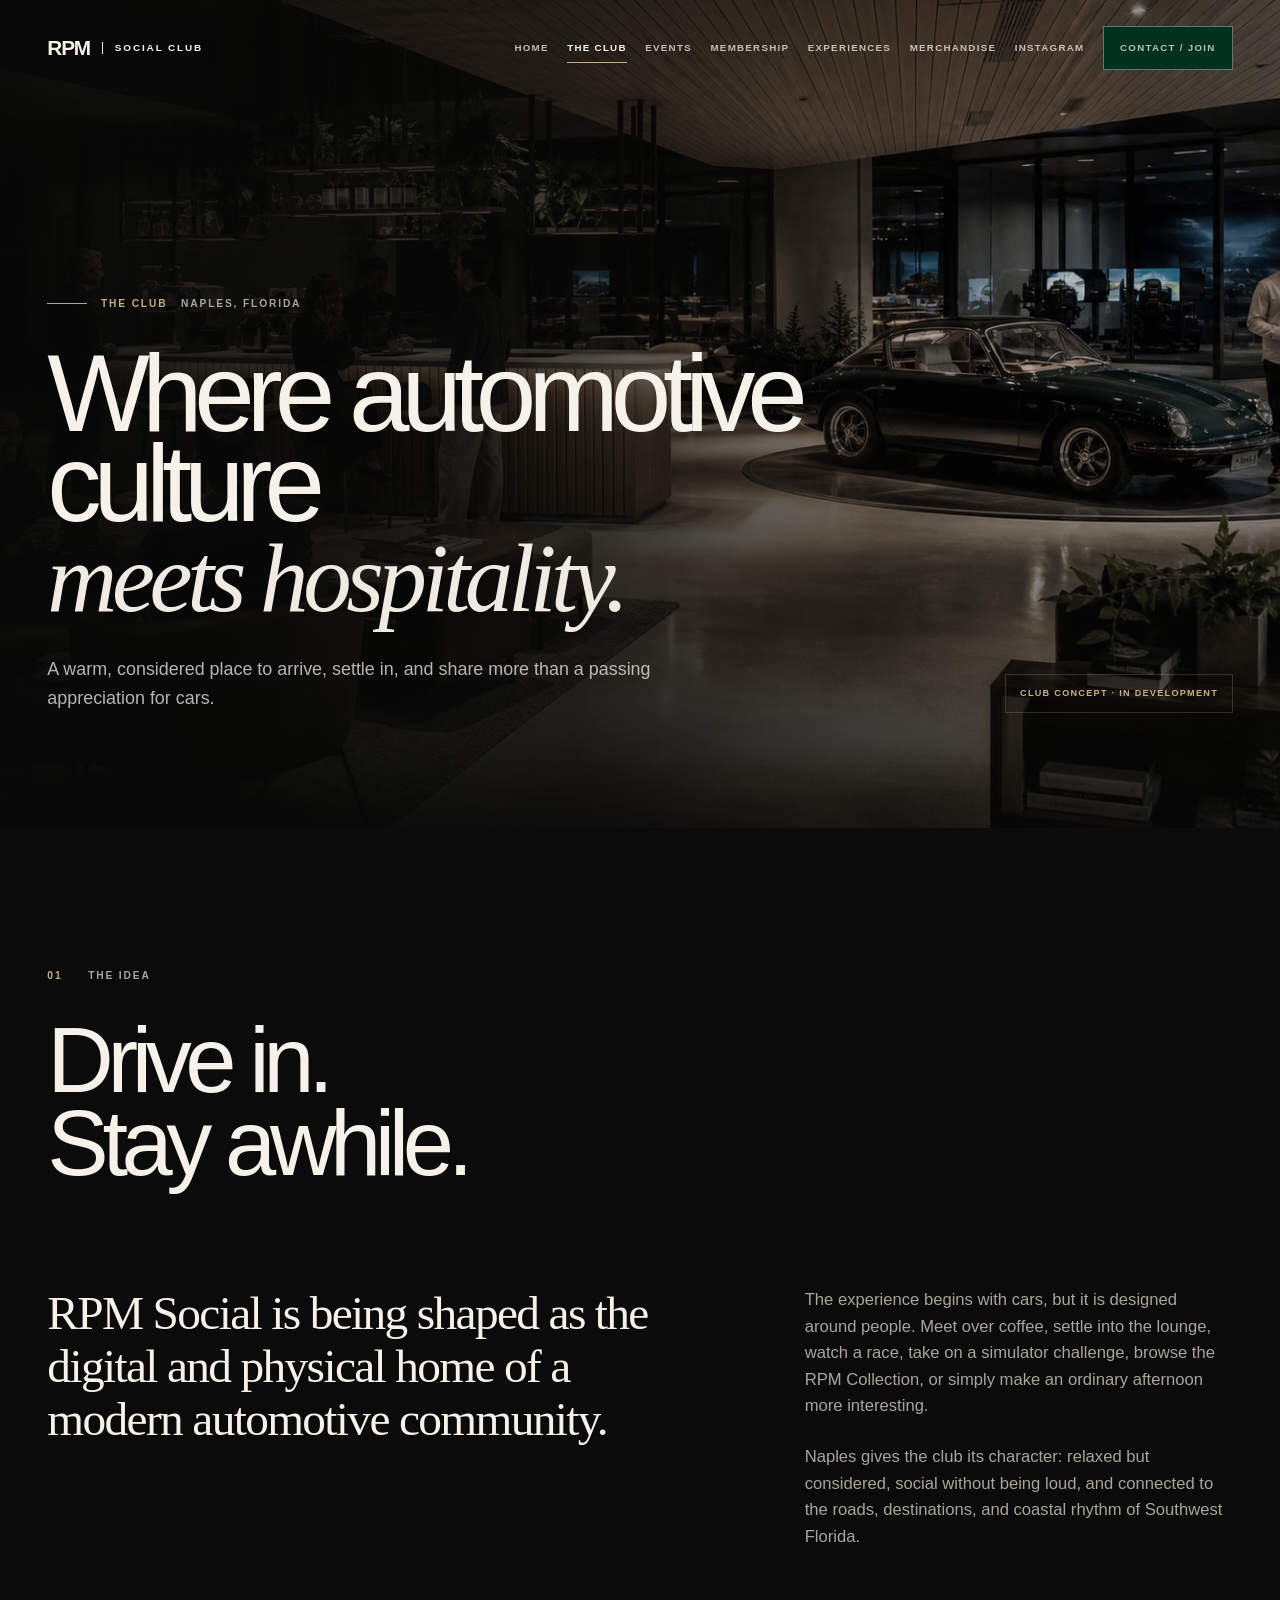
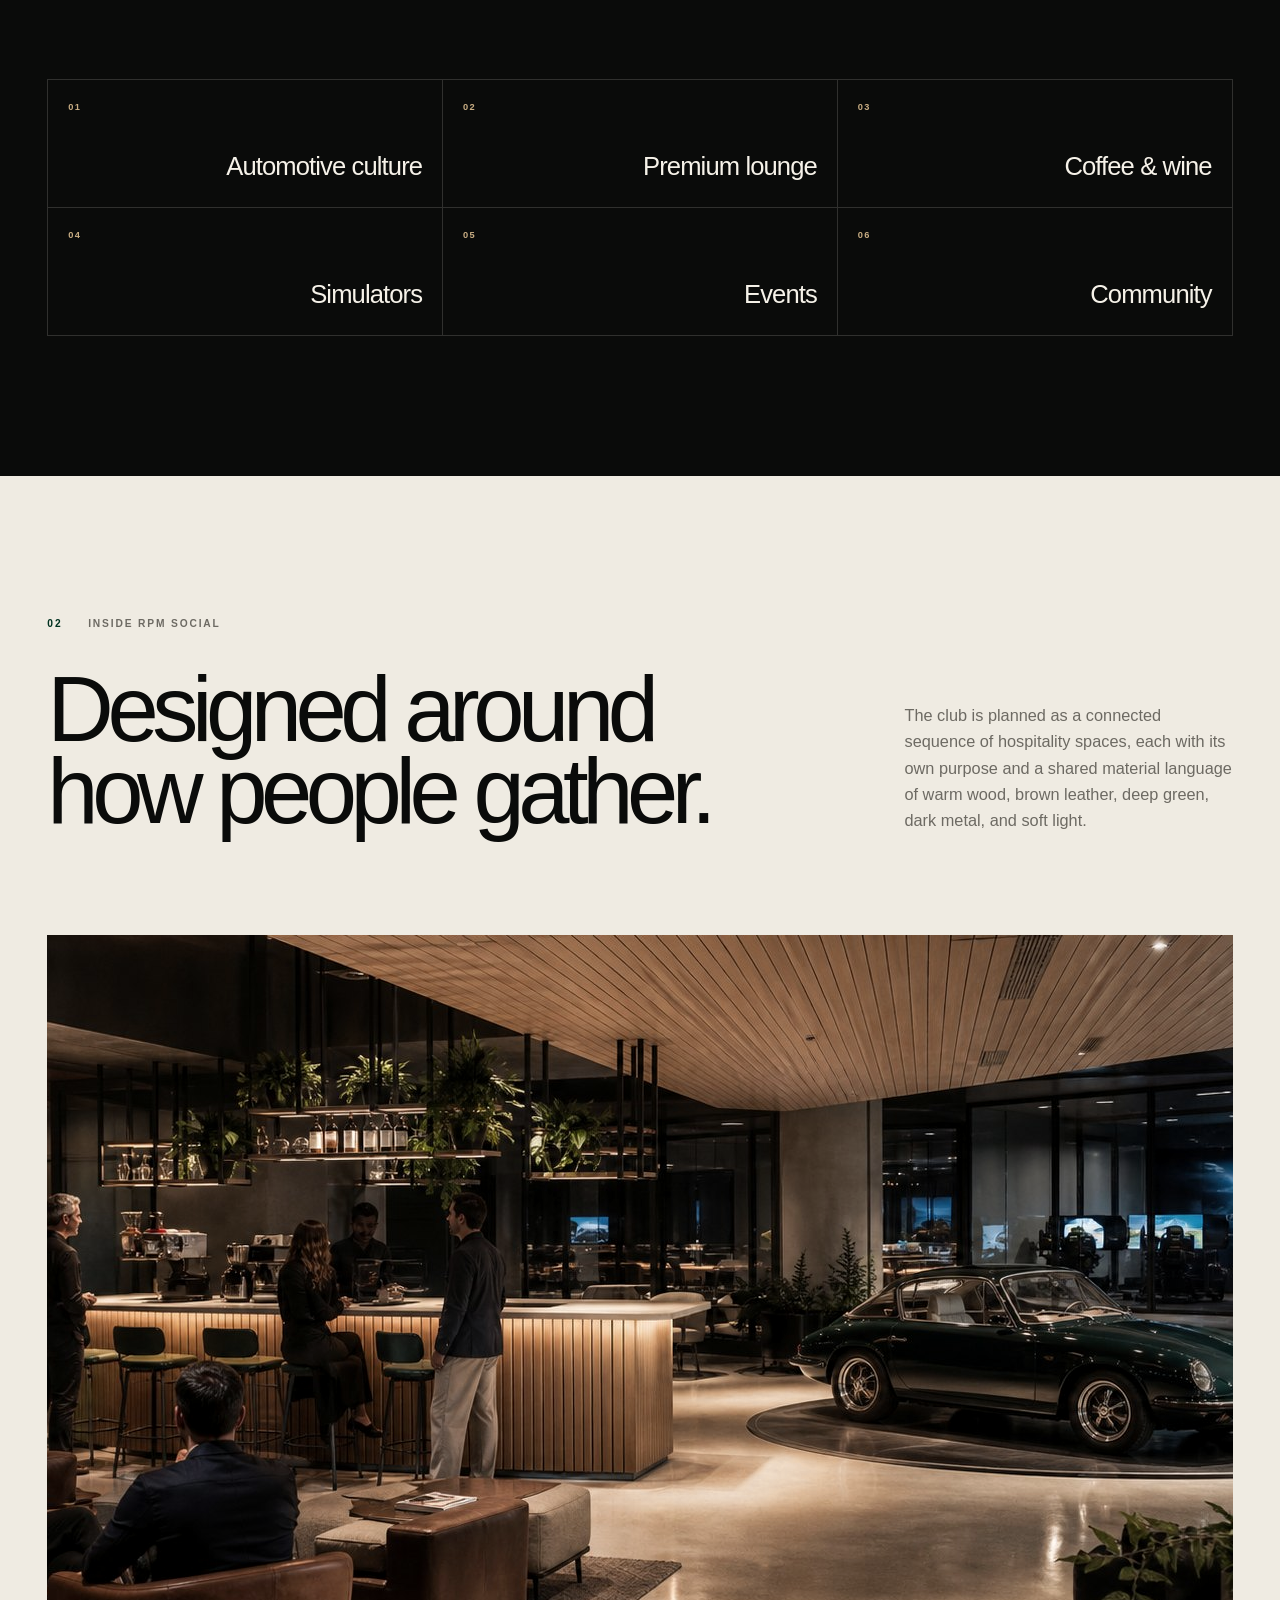
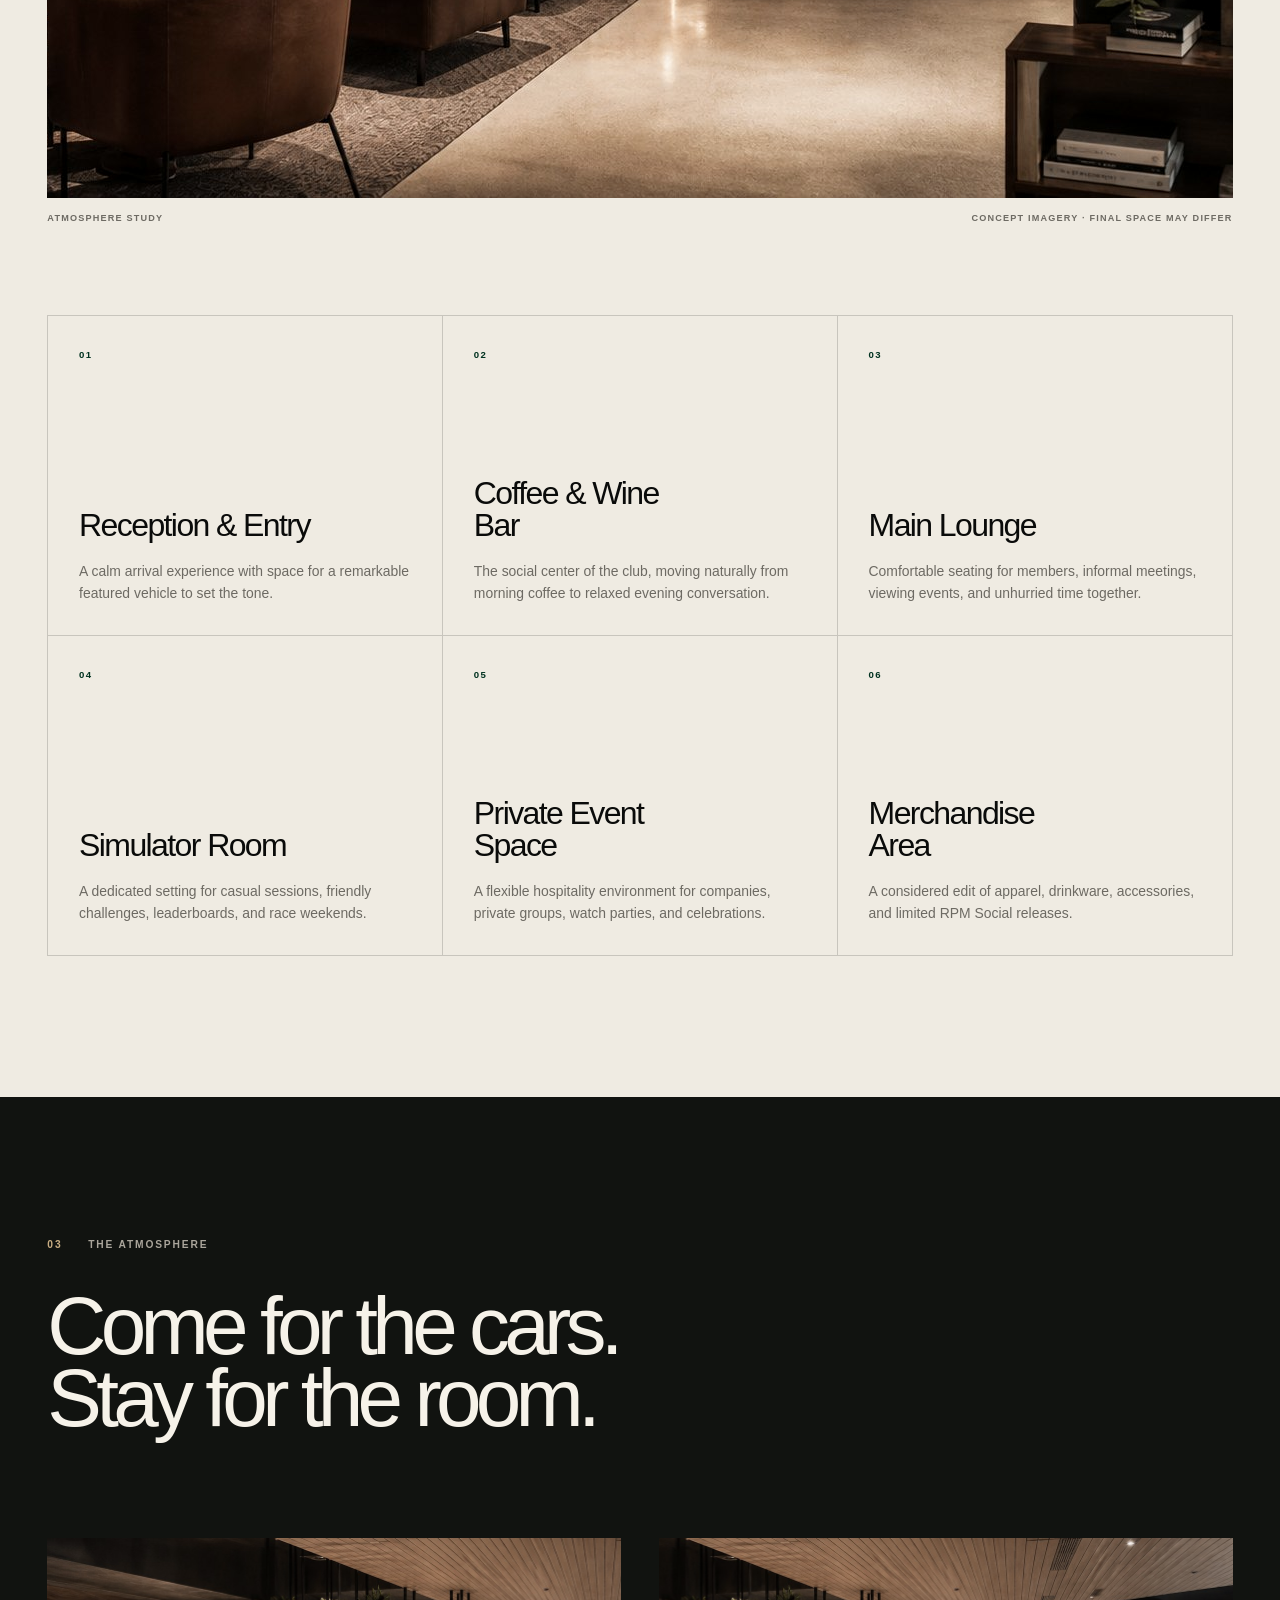
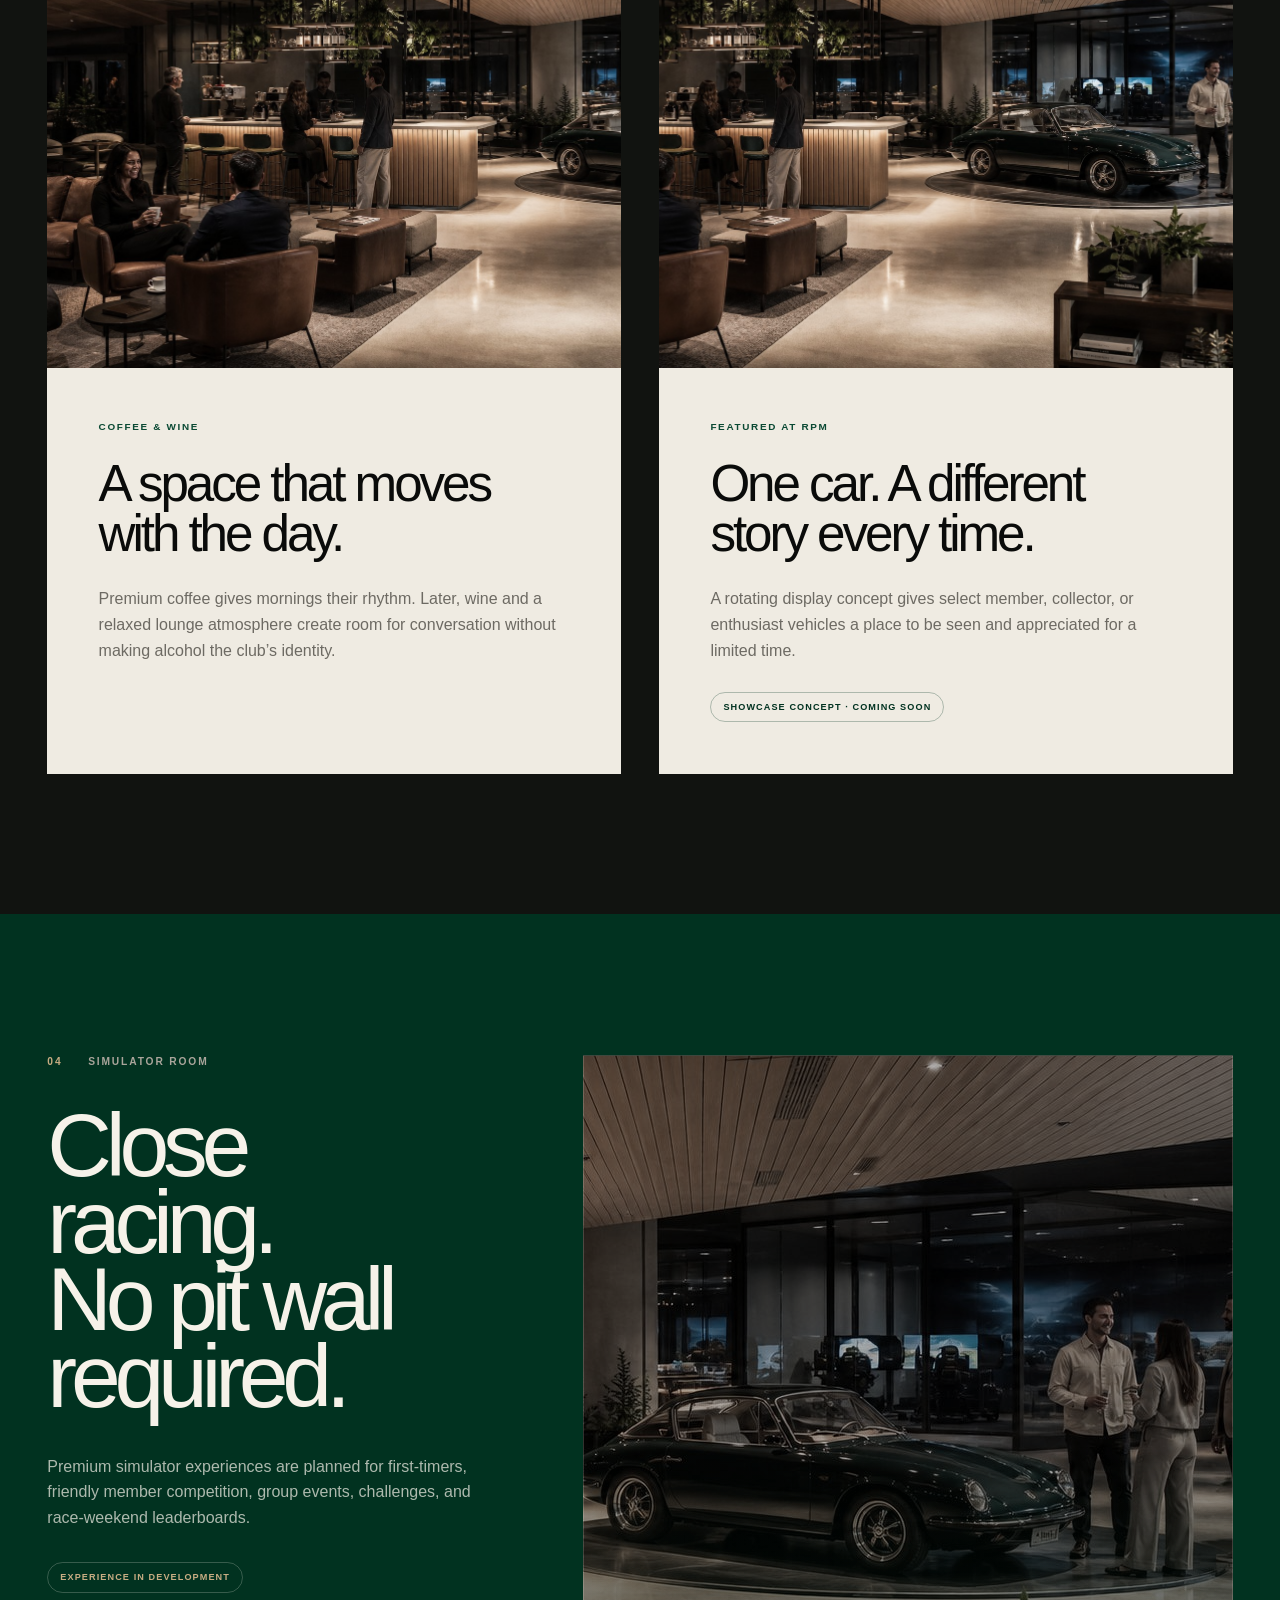
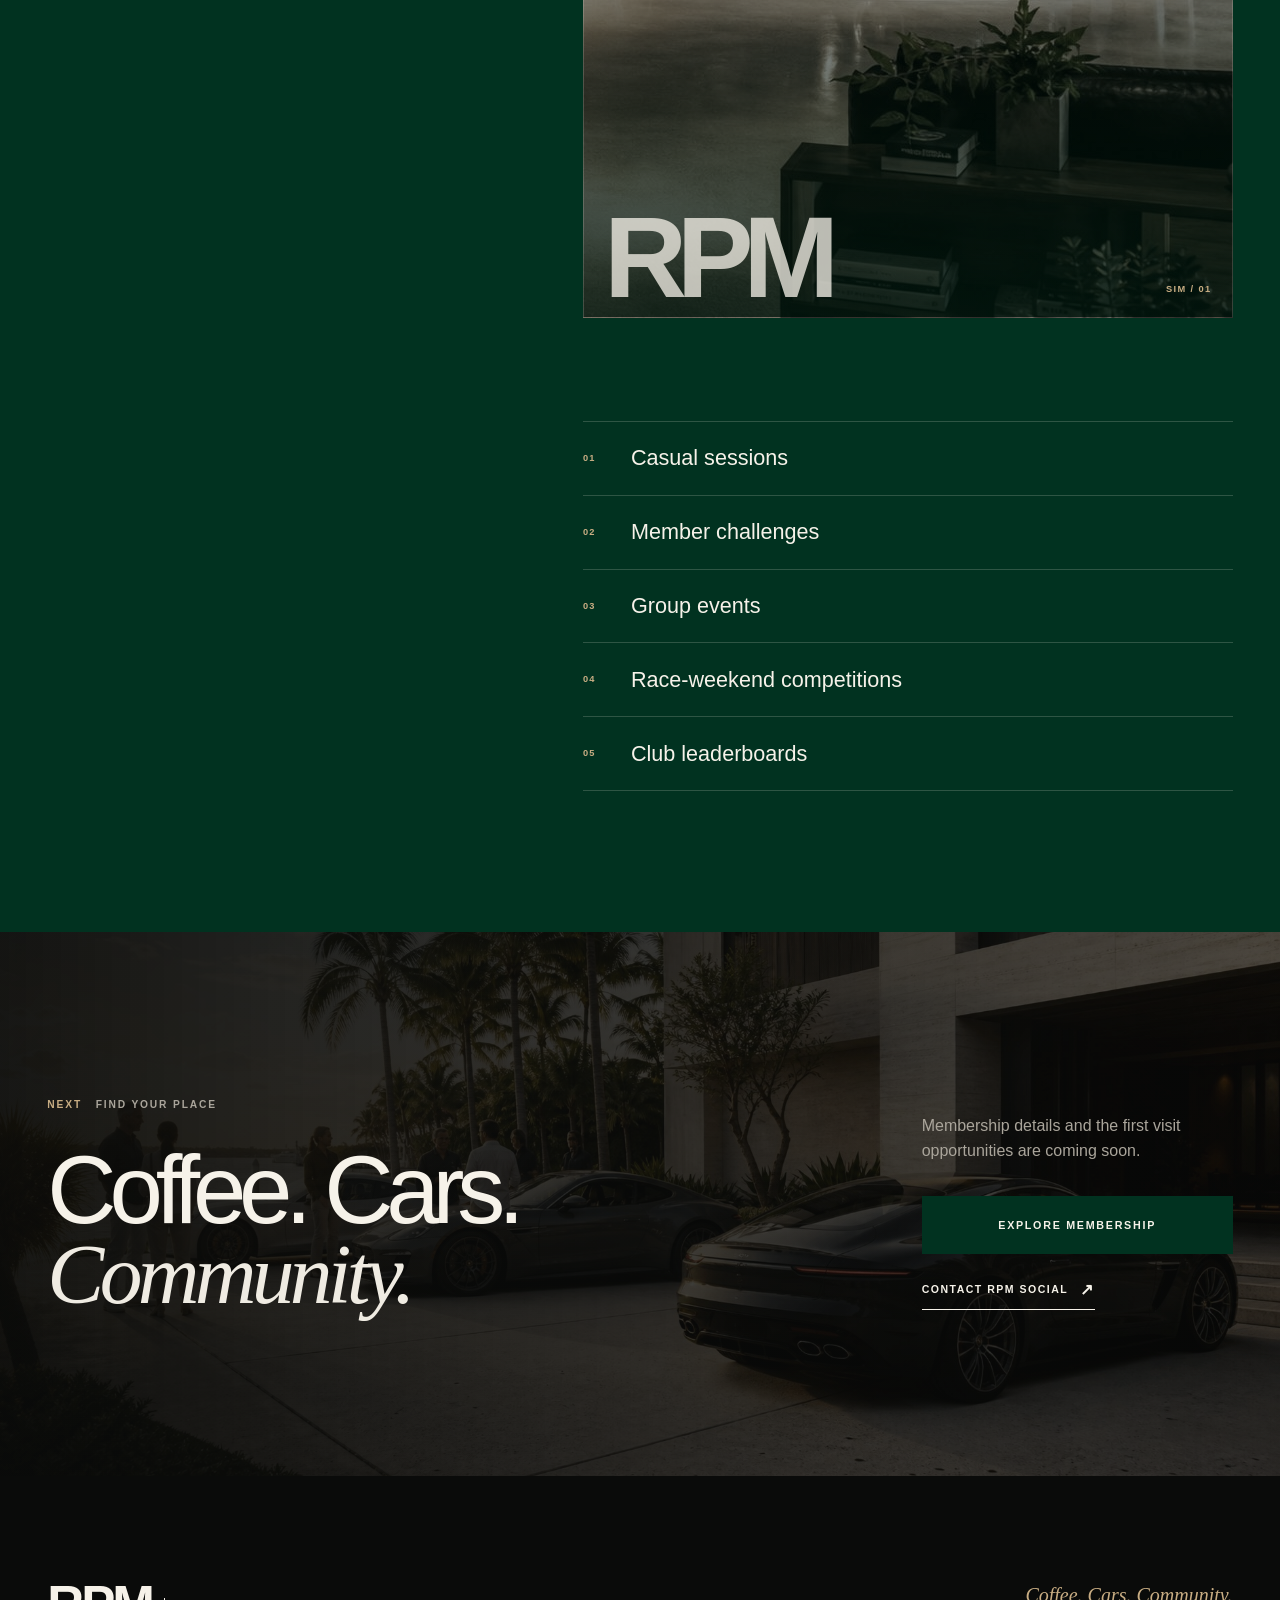
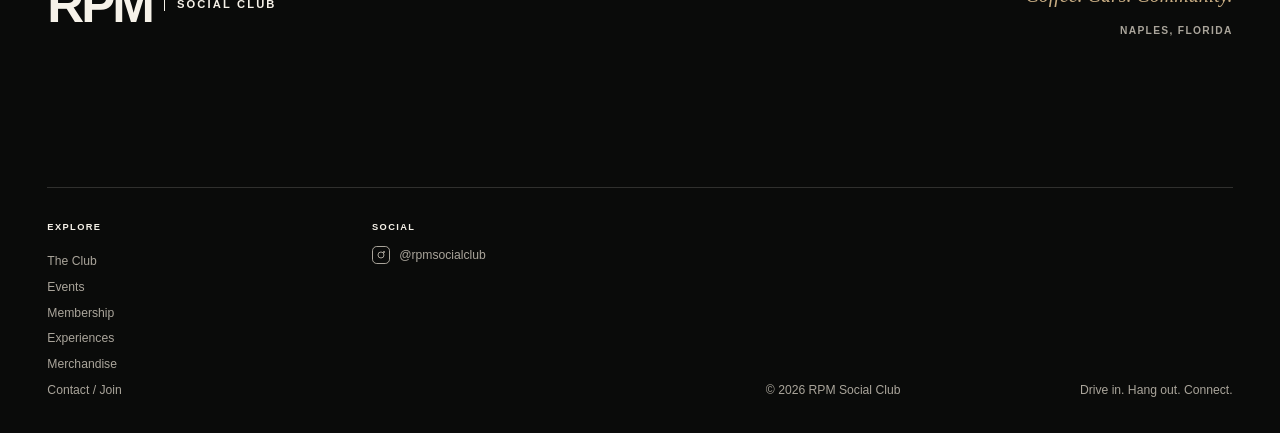
==== club/index.html @ 3d32b05a "Convert RPM Social Club to multi-page website" ====
<!doctype html>
<html lang="en">
<head>
  <meta charset="utf-8">
  <meta name="viewport" content="width=device-width, initial-scale=1">
  <meta name="theme-color" content="#013220">
  <title>The Club | RPM Social Club</title>
  <meta name="description" content="Explore the RPM Social Club concept in Naples: an automotive lounge with coffee and wine, simulators, events, merchandise, and community.">
  <meta name="robots" content="index, follow">
  <link rel="canonical" href="https://rpmsocialclub.com/club/">
  <meta property="og:type" content="website">
  <meta property="og:site_name" content="RPM Social Club">
  <meta property="og:title" content="The Club | RPM Social Club">
  <meta property="og:description" content="See how automotive culture, thoughtful hospitality, and community come together inside RPM Social Club.">
  <meta property="og:url" content="https://rpmsocialclub.com/club/">
  <meta property="og:image" content="https://rpmsocialclub.com/assets/images/rpm-club-lounge-placeholder.jpg">
  <meta property="og:image:alt" content="Concept view of the RPM Social automotive lounge">
  <link rel="icon" href="/assets/icons/favicon.ico" sizes="any">
  <link rel="icon" type="image/png" sizes="32x32" href="/assets/icons/favicon-32x32.png">
  <link rel="icon" type="image/png" sizes="16x16" href="/assets/icons/favicon-16x16.png">
  <link rel="apple-touch-icon" sizes="180x180" href="/assets/icons/apple-touch-icon.png">
  <link rel="stylesheet" href="/css/styles.css">
  <script src="/js/main.js" defer></script>
</head>

<body>
  <a class="skip-link" href="#main-content">Skip to content</a>
  <header class="site-header" data-header>
    <div class="shell nav">
      <a class="brand" href="/" aria-label="RPM Social Club home">
        <span class="brand__mark">RPM</span><span class="brand__name">Social Club</span>
      </a>
      <button class="nav__toggle" type="button" aria-expanded="false" aria-controls="site-navigation">
        <span class="sr-only">Open navigation</span>
        <span class="nav__toggle-line" aria-hidden="true"></span>
        <span class="nav__toggle-line" aria-hidden="true"></span>
      </button>
      <nav class="nav__menu" id="site-navigation" aria-label="Primary navigation">
        <a href="/">Home</a>
        <a href="/club/" aria-current="page">The Club</a>
        <a href="/events/">Events</a>
        <a href="/membership/">Membership</a>
        <a href="/experiences/">Experiences</a>
        <a href="/merchandise/">Merchandise</a>
        <a href="https://www.instagram.com/rpmsocialclub/" target="_blank" rel="noopener noreferrer" aria-label="RPM Social Club on Instagram (opens in a new tab)">Instagram</a>
        <a class="nav__cta" href="/contact/">Contact / Join</a>
      </nav>
    </div>
  </header>

  <main id="main-content">
    <section class="page-hero page-hero--tall" aria-labelledby="page-title">
      <div class="page-hero__media" aria-hidden="true">
        <img src="/assets/images/rpm-club-lounge-placeholder.jpg" width="1823" height="863" alt="" fetchpriority="high" decoding="async">
      </div>
      <div class="page-hero__veil" aria-hidden="true"></div>
      <div class="shell page-hero__inner">
        <div data-reveal>
          <p class="eyebrow"><span>The Club</span> Naples, Florida</p>
          <h1 id="page-title">Where automotive culture<br><em>meets hospitality.</em></h1>
          <p class="page-hero__intro">
            A warm, considered place to arrive, settle in, and share more than
            a passing appreciation for cars.
          </p>
        </div>
        <p class="page-hero__status" data-reveal>Club concept · In development</p>
      </div>
    </section>

    <section class="section club-intro" aria-labelledby="club-overview-title">
      <div class="shell">
        <div class="section-heading" data-reveal>
          <p class="section-kicker"><span>01</span> The idea</p>
          <h2 id="club-overview-title">Drive in.<br>Stay awhile.</h2>
        </div>
        <div class="editorial-grid">
          <p class="editorial-grid__lead" data-reveal>
            RPM Social is being shaped as the digital and physical home of a
            modern automotive community.
          </p>
          <div class="editorial-grid__body" data-reveal>
            <p>
              The experience begins with cars, but it is designed around
              people. Meet over coffee, settle into the lounge, watch a race,
              take on a simulator challenge, browse the RPM Collection, or
              simply make an ordinary afternoon more interesting.
            </p>
            <p>
              Naples gives the club its character: relaxed but considered,
              social without being loud, and connected to the roads,
              destinations, and coastal rhythm of Southwest Florida.
            </p>
          </div>
        </div>
        <ul class="club-principles" aria-label="RPM Social Club experiences">
          <li data-reveal><span>01</span>Automotive culture</li>
          <li data-reveal><span>02</span>Premium lounge</li>
          <li data-reveal><span>03</span>Coffee &amp; wine</li>
          <li data-reveal><span>04</span>Simulators</li>
          <li data-reveal><span>05</span>Events</li>
          <li data-reveal><span>06</span>Community</li>
        </ul>
      </div>
    </section>

    <section class="section inside" aria-labelledby="inside-title">
      <div class="shell">
        <div class="split-heading">
          <div class="section-heading section-heading--dark" data-reveal>
            <p class="section-kicker"><span>02</span> Inside RPM Social</p>
            <h2 id="inside-title">Designed around<br>how people gather.</h2>
          </div>
          <p data-reveal>
            The club is planned as a connected sequence of hospitality spaces,
            each with its own purpose and a shared material language of warm
            wood, brown leather, deep green, dark metal, and soft light.
          </p>
        </div>
        <figure class="inside__image" data-reveal>
          <img src="/assets/images/rpm-club-lounge-placeholder.jpg" width="1823" height="863" loading="lazy" decoding="async" alt="Concept placeholder showing a warm automotive lounge with a coffee bar, social seating, featured vehicle, and simulator room">
          <figcaption><span>Atmosphere study</span><span>Concept imagery · Final space may differ</span></figcaption>
        </figure>
        <ol class="space-grid">
          <li data-reveal><span class="space-grid__number">01</span><h3>Reception &amp; Entry</h3><p>A calm arrival experience with space for a remarkable featured vehicle to set the tone.</p></li>
          <li data-reveal><span class="space-grid__number">02</span><h3>Coffee &amp; Wine Bar</h3><p>The social center of the club, moving naturally from morning coffee to relaxed evening conversation.</p></li>
          <li data-reveal><span class="space-grid__number">03</span><h3>Main Lounge</h3><p>Comfortable seating for members, informal meetings, viewing events, and unhurried time together.</p></li>
          <li data-reveal><span class="space-grid__number">04</span><h3>Simulator Room</h3><p>A dedicated setting for casual sessions, friendly challenges, leaderboards, and race weekends.</p></li>
          <li data-reveal><span class="space-grid__number">05</span><h3>Private Event Space</h3><p>A flexible hospitality environment for companies, private groups, watch parties, and celebrations.</p></li>
          <li data-reveal><span class="space-grid__number">06</span><h3>Merchandise Area</h3><p>A considered edit of apparel, drinkware, accessories, and limited RPM Social releases.</p></li>
        </ol>
      </div>
    </section>

    <section class="section club-life" aria-labelledby="club-life-title">
      <div class="shell">
        <div class="section-heading section-heading--compact" data-reveal>
          <p class="section-kicker"><span>03</span> The atmosphere</p>
          <h2 id="club-life-title">Come for the cars.<br>Stay for the room.</h2>
        </div>
        <div class="feature-pair">
          <article class="feature-story feature-story--coffee" data-reveal>
            <div class="feature-story__media">
              <img src="/assets/images/rpm-club-lounge-placeholder.jpg" width="1823" height="863" loading="lazy" decoding="async" alt="Concept placeholder of the RPM Social coffee and wine bar">
            </div>
            <div class="feature-story__copy">
              <p class="card-label">Coffee &amp; Wine</p>
              <h3>A space that moves with the day.</h3>
              <p>Premium coffee gives mornings their rhythm. Later, wine and a relaxed lounge atmosphere create room for conversation without making alcohol the club’s identity.</p>
            </div>
          </article>
          <article class="feature-story feature-story--vehicle" data-reveal>
            <div class="feature-story__media">
              <img src="/assets/images/rpm-club-lounge-placeholder.jpg" width="1823" height="863" loading="lazy" decoding="async" alt="Concept placeholder of an enthusiast vehicle displayed inside RPM Social">
            </div>
            <div class="feature-story__copy">
              <p class="card-label">Featured at RPM</p>
              <h3>One car. A different story every time.</h3>
              <p>A rotating display concept gives select member, collector, or enthusiast vehicles a place to be seen and appreciated for a limited time.</p>
              <span class="quiet-badge">Showcase concept · Coming soon</span>
            </div>
          </article>
        </div>
      </div>
    </section>

    <section class="section simulator" aria-labelledby="simulator-title">
      <div class="shell simulator__grid">
        <div class="simulator__copy" data-reveal>
          <p class="section-kicker"><span>04</span> Simulator room</p>
          <h2 id="simulator-title">Close racing.<br>No pit wall required.</h2>
          <p>Premium simulator experiences are planned for first-timers, friendly member competition, group events, challenges, and race-weekend leaderboards.</p>
          <span class="quiet-badge quiet-badge--light">Experience in development</span>
        </div>
        <div class="simulator__visual" data-reveal>
          <img src="/assets/images/rpm-club-lounge-placeholder.jpg" width="1823" height="863" loading="lazy" decoding="async" alt="Concept placeholder showing simulators through the glass of the RPM Social lounge">
          <div class="simulator__overlay" aria-hidden="true"><span>RPM</span><small>SIM / 01</small></div>
        </div>
        <ul class="simulator__formats" data-reveal>
          <li><span>01</span>Casual sessions</li>
          <li><span>02</span>Member challenges</li>
          <li><span>03</span>Group events</li>
          <li><span>04</span>Race-weekend competitions</li>
          <li><span>05</span>Club leaderboards</li>
        </ul>
      </div>
    </section>

    <section class="page-cta" aria-labelledby="club-cta-title">
      <div class="shell page-cta__inner">
        <div data-reveal>
          <p class="section-kicker"><span>Next</span> Find your place</p>
          <h2 id="club-cta-title">Coffee. Cars.<br><em>Community.</em></h2>
        </div>
        <div data-reveal>
          <p>Membership details and the first visit opportunities are coming soon.</p>
          <a class="button button--green" href="/membership/">Explore membership</a>
          <a class="text-link text-link--light" href="/contact/">Contact RPM Social <span aria-hidden="true">↗</span></a>
        </div>
      </div>
    </section>
  </main>

  <footer class="site-footer">
    <div class="shell">
      <div class="site-footer__top">
        <a class="brand brand--footer" href="/" aria-label="RPM Social Club home"><span class="brand__mark">RPM</span><span class="brand__name">Social Club</span></a>
        <p>Coffee. Cars. Community.<br><span>Naples, Florida</span></p>
      </div>
      <div class="site-footer__grid">
        <nav aria-label="Footer navigation">
          <p class="site-footer__label">Explore</p>
          <a href="/club/">The Club</a><a href="/events/">Events</a><a href="/membership/">Membership</a><a href="/experiences/">Experiences</a><a href="/merchandise/">Merchandise</a><a href="/contact/">Contact / Join</a>
        </nav>
        <div>
          <p class="site-footer__label">Social</p>
          <a class="site-footer__instagram" href="https://www.instagram.com/rpmsocialclub/" target="_blank" rel="noopener noreferrer"><span class="instagram-icon instagram-icon--small" aria-hidden="true"><i></i></span>@rpmsocialclub</a>
        </div>
        <div class="site-footer__legal"><p>© <span data-year></span> RPM Social Club</p><p>Drive in. Hang out. Connect.</p></div>
      </div>
    </div>
  </footer>
</body>
</html>
---- css/styles.css ----
/* ==========================================================================
   RPM Social Club
   Static, dependency-free editorial design system
   ========================================================================== */

:root {
  --ink: #0a0b0a;
  --ink-raised: #111310;
  --ink-soft: #181a17;
  --green: #013220;
  --green-light: #0a4933;
  --green-veil: #d7e0da;
  --paper: #efebe2;
  --paper-deep: #ded7ca;
  --white: #f6f2e9;
  --stone: #aaa59b;
  --stone-dark: #6d6a63;
  --brown: #72533d;
  --wood: #b48b61;
  --sand: #c8ad83;
  --line: rgba(246, 242, 233, 0.16);
  --line-dark: rgba(10, 11, 10, 0.17);
  --font-sans: "Helvetica Neue", Helvetica, Arial, sans-serif;
  --font-serif: Iowan Old Style, Baskerville, "Times New Roman", serif;
  --shell: 1440px;
  --gutter: clamp(1.25rem, 3.7vw, 4rem);
  --section-space: clamp(6.5rem, 11vw, 10.5rem);
  --ease: cubic-bezier(0.22, 1, 0.36, 1);
}

*,
*::before,
*::after {
  box-sizing: border-box;
}

html {
  scroll-behavior: smooth;
  scroll-padding-top: 6rem;
}

body {
  margin: 0;
  overflow-x: hidden;
  background: var(--ink);
  color: var(--white);
  font-family: var(--font-sans);
  font-size: 1rem;
  line-height: 1.6;
  -webkit-font-smoothing: antialiased;
  text-rendering: optimizeLegibility;
}

body.nav-open,
body.dialog-open {
  overflow: hidden;
}

img {
  display: block;
  max-width: 100%;
}

a {
  color: inherit;
  text-decoration: none;
}

button {
  margin: 0;
  border: 0;
  font: inherit;
}

p,
h1,
h2,
h3,
blockquote,
figure {
  margin: 0;
}

ol,
ul {
  margin: 0;
  padding: 0;
  list-style: none;
}

::selection {
  background: var(--green);
  color: var(--white);
}

:focus-visible {
  outline: 2px solid var(--sand);
  outline-offset: 5px;
}

.sr-only {
  position: absolute;
  width: 1px;
  height: 1px;
  padding: 0;
  margin: -1px;
  overflow: hidden;
  clip: rect(0, 0, 0, 0);
  white-space: nowrap;
  border: 0;
}

.skip-link {
  position: fixed;
  top: 1rem;
  left: 1rem;
  z-index: 1000;
  padding: 0.75rem 1rem;
  transform: translateY(-180%);
  background: var(--white);
  color: var(--ink);
  font-size: 0.72rem;
  font-weight: 700;
  letter-spacing: 0.1em;
  text-transform: uppercase;
  transition: transform 180ms ease;
}

.skip-link:focus {
  transform: translateY(0);
}

.shell {
  width: min(calc(100% - (var(--gutter) * 2)), var(--shell));
  margin-inline: auto;
}

.section {
  position: relative;
  padding-block: var(--section-space);
}

/* Header and navigation
   -------------------------------------------------------------------------- */

.site-header {
  position: fixed;
  inset: 0 0 auto;
  z-index: 100;
  color: var(--white);
  transition:
    background-color 350ms ease,
    border-color 350ms ease,
    backdrop-filter 350ms ease;
}

.site-header.is-scrolled,
.site-header:has(.nav__menu.is-open) {
  border-bottom: 1px solid var(--line);
  background: rgba(10, 11, 10, 0.88);
  -webkit-backdrop-filter: blur(18px);
  backdrop-filter: blur(18px);
}

.nav {
  display: flex;
  min-height: 6rem;
  align-items: center;
  justify-content: space-between;
  gap: 1.5rem;
}

.brand {
  position: relative;
  z-index: 3;
  display: inline-flex;
  flex: 0 0 auto;
  align-items: center;
  gap: 0.75rem;
  line-height: 1;
}

.brand__mark {
  font-size: 1.3rem;
  font-weight: 800;
  letter-spacing: -0.06em;
}

.brand__name {
  padding-left: 0.75rem;
  border-left: 1px solid currentColor;
  font-size: 0.62rem;
  font-weight: 600;
  letter-spacing: 0.19em;
  line-height: 1.15;
  text-transform: uppercase;
}

.nav__menu {
  display: flex;
  align-items: center;
  gap: clamp(0.8rem, 1.45vw, 1.55rem);
}

.nav__menu > a {
  position: relative;
  color: rgba(246, 242, 233, 0.75);
  font-size: 0.61rem;
  font-weight: 650;
  letter-spacing: 0.13em;
  text-transform: uppercase;
  transition: color 220ms ease;
}

.nav__menu > a:not(.nav__cta)::after {
  position: absolute;
  right: 0;
  bottom: -0.42rem;
  left: 0;
  height: 1px;
  background: var(--sand);
  content: "";
  transform: scaleX(0);
  transform-origin: right;
  transition: transform 300ms var(--ease);
}

.nav__menu > a:hover,
.nav__menu > a:focus-visible {
  color: var(--white);
}

.nav__menu > a:not(.nav__cta):hover::after {
  transform: scaleX(1);
  transform-origin: left;
}

.nav__cta {
  display: inline-flex;
  min-height: 2.8rem;
  align-items: center;
  justify-content: center;
  padding: 0.75rem 1rem;
  cursor: pointer;
  border: 1px solid rgba(246, 242, 233, 0.38);
  background: var(--green);
  color: var(--white);
  font-size: 0.61rem;
  font-weight: 700;
  letter-spacing: 0.14em;
  text-transform: uppercase;
  transition:
    background-color 220ms ease,
    border-color 220ms ease;
}

.nav__cta:hover {
  border-color: var(--sand);
  background: var(--green-light);
}

.nav__toggle {
  position: relative;
  z-index: 3;
  display: none;
  width: 3rem;
  height: 3rem;
  padding: 0.75rem;
  cursor: pointer;
  background: transparent;
  color: inherit;
}

.nav__toggle-line {
  position: absolute;
  left: 0.75rem;
  width: 1.5rem;
  height: 1px;
  background: currentColor;
  transition:
    top 300ms var(--ease),
    transform 300ms var(--ease);
}

.nav__toggle-line:first-of-type {
  top: 1.15rem;
}

.nav__toggle-line:last-of-type {
  top: 1.75rem;
}

.nav__toggle[aria-expanded="true"] .nav__toggle-line:first-of-type {
  top: 1.5rem;
  transform: rotate(45deg);
}

.nav__toggle[aria-expanded="true"] .nav__toggle-line:last-of-type {
  top: 1.5rem;
  transform: rotate(-45deg);
}

/* Shared typography and controls
   -------------------------------------------------------------------------- */

.eyebrow,
.section-kicker {
  display: flex;
  align-items: center;
  gap: 0.85rem;
  color: var(--stone);
  font-size: 0.64rem;
  font-weight: 650;
  letter-spacing: 0.18em;
  line-height: 1.3;
  text-transform: uppercase;
}

.eyebrow span,
.section-kicker span {
  color: var(--sand);
}

.eyebrow::before {
  width: 2.5rem;
  height: 1px;
  background: currentColor;
  content: "";
}

.section-kicker {
  margin-bottom: clamp(1.75rem, 3vw, 3rem);
}

.section-kicker > span:first-child {
  min-width: 1.7rem;
}

.section-heading h2 {
  max-width: 13ch;
  font-size: clamp(3.7rem, 7.2vw, 7.8rem);
  font-weight: 500;
  letter-spacing: -0.07em;
  line-height: 0.89;
}

.section-heading--compact h2 {
  font-size: clamp(3.5rem, 6.4vw, 6.8rem);
}

.section-heading--dark {
  color: var(--ink);
}

.section-heading--dark .section-kicker {
  color: var(--stone-dark);
}

.section-heading--dark .section-kicker span {
  color: var(--green);
}

.button {
  display: inline-flex;
  min-height: 3.65rem;
  align-items: center;
  justify-content: center;
  padding: 1rem 1.55rem;
  cursor: pointer;
  font-size: 0.67rem;
  font-weight: 700;
  letter-spacing: 0.16em;
  line-height: 1;
  text-align: center;
  text-transform: uppercase;
  transition:
    background-color 250ms ease,
    color 250ms ease,
    transform 250ms var(--ease);
}

.button:hover {
  transform: translateY(-2px);
}

.button--light {
  background: var(--white);
  color: var(--ink);
}

.button--light:hover {
  background: var(--sand);
}

.button--green {
  background: var(--green);
  color: var(--white);
}

.button--green:hover {
  background: var(--green-light);
}

.text-link,
.text-button {
  display: inline-flex;
  align-items: center;
  gap: 0.75rem;
  padding: 0.7rem 0;
  cursor: pointer;
  border-bottom: 1px solid currentColor;
  background: transparent;
  font-size: 0.66rem;
  font-weight: 700;
  letter-spacing: 0.14em;
  line-height: 1;
  text-transform: uppercase;
}

.text-link span,
.text-button span {
  font-size: 1rem;
  transition: transform 250ms var(--ease);
}

.text-link:hover span,
.text-button:hover span {
  transform: translate(0.2rem, -0.2rem);
}

.text-link--light {
  color: var(--white);
}

.card-label {
  color: var(--green-light);
  font-size: 0.62rem;
  font-weight: 700;
  letter-spacing: 0.17em;
  text-transform: uppercase;
}

.quiet-badge {
  display: inline-flex;
  width: fit-content;
  align-items: center;
  padding: 0.55rem 0.75rem;
  border: 1px solid rgba(1, 50, 32, 0.28);
  border-radius: 99rem;
  color: var(--green);
  font-size: 0.57rem;
  font-weight: 700;
  letter-spacing: 0.12em;
  line-height: 1.2;
  text-transform: uppercase;
}

.quiet-badge--light {
  border-color: rgba(246, 242, 233, 0.22);
  color: var(--sand);
}

.quiet-badge--dark {
  border-color: var(--line-dark);
  color: var(--green);
}

.split-heading {
  display: grid;
  grid-template-columns: minmax(0, 1.15fr) minmax(18rem, 0.5fr);
  gap: clamp(3rem, 8vw, 8rem);
  align-items: end;
}

.split-heading > p,
.split-heading__copy,
.membership__heading > div:last-child {
  max-width: 31rem;
  color: var(--stone);
  font-size: 1.02rem;
}

.split-heading__copy .quiet-badge,
.membership__heading .quiet-badge {
  margin-top: 1.75rem;
}

/* Hero
   -------------------------------------------------------------------------- */

.hero {
  position: relative;
  display: grid;
  min-height: 100svh;
  overflow: hidden;
  isolation: isolate;
  background: var(--ink);
}

.hero__media,
.hero__wash {
  position: absolute;
  inset: 0;
}

.hero__media {
  z-index: -3;
}

.hero__media img {
  width: 100%;
  height: 100%;
  object-fit: cover;
  object-position: center;
  filter: saturate(0.64) contrast(1.06);
  transform: scale(1.015);
  animation: hero-arrive 1.8s var(--ease) both;
}

.hero__wash {
  z-index: -2;
  background:
    linear-gradient(90deg, rgba(7, 8, 7, 0.93) 0%, rgba(7, 8, 7, 0.7) 41%, rgba(7, 8, 7, 0.12) 74%),
    linear-gradient(0deg, rgba(7, 8, 7, 0.77) 0%, transparent 50%, rgba(7, 8, 7, 0.3) 100%);
}

.hero__inner {
  position: relative;
  display: flex;
  min-height: 100svh;
  align-items: flex-end;
  padding-top: 10rem;
  padding-bottom: clamp(7.5rem, 12vh, 10rem);
}

.hero__copy {
  width: min(100%, 76rem);
}

.hero h1 {
  max-width: 9.5ch;
  margin-top: clamp(1.5rem, 3vh, 2.8rem);
  font-size: clamp(4.5rem, 10vw, 10.5rem);
  font-weight: 500;
  letter-spacing: -0.08em;
  line-height: 0.77;
}

.hero h1 em,
.closing h2 em {
  color: var(--paper);
  font-family: var(--font-serif);
  font-size: 0.89em;
  font-weight: 400;
  letter-spacing: -0.06em;
}

.hero__tagline {
  margin-top: 2.1rem;
  color: var(--sand);
  font-size: 0.67rem;
  font-weight: 700;
  letter-spacing: 0.25em;
  text-transform: uppercase;
}

.hero__intro {
  max-width: 38rem;
  margin-top: 1rem;
  color: rgba(246, 242, 233, 0.73);
  font-size: clamp(1rem, 1.4vw, 1.22rem);
}

.hero__actions {
  display: flex;
  align-items: center;
  gap: 2rem;
  margin-top: 2.4rem;
}

.hero__aside {
  position: absolute;
  right: 0;
  bottom: clamp(7.8rem, 12vh, 10rem);
  display: flex;
  align-items: center;
  gap: 0.8rem;
  padding: 1rem 1.15rem;
  border: 1px solid var(--line);
  background: rgba(10, 11, 10, 0.46);
  -webkit-backdrop-filter: blur(10px);
  backdrop-filter: blur(10px);
}

.hero__aside p,
.hero__aside strong {
  display: block;
  font-size: 0.58rem;
  font-weight: 650;
  letter-spacing: 0.13em;
  line-height: 1.5;
  text-transform: uppercase;
}

.hero__aside p {
  color: var(--stone);
}

.hero__aside strong {
  color: var(--white);
}

.status-dot {
  width: 0.5rem;
  height: 0.5rem;
  border-radius: 50%;
  background: var(--sand);
  box-shadow: 0 0 0 0.3rem rgba(200, 173, 131, 0.12);
}

.hero__scroll {
  position: absolute;
  right: var(--gutter);
  bottom: 2.5rem;
  display: flex;
  align-items: center;
  gap: 0.85rem;
  color: rgba(246, 242, 233, 0.66);
  font-size: 0.58rem;
  font-weight: 650;
  letter-spacing: 0.18em;
  text-transform: uppercase;
}

.hero__scroll-line {
  position: relative;
  width: 3rem;
  height: 1px;
  overflow: hidden;
  background: rgba(246, 242, 233, 0.3);
}

.hero__scroll-line::after {
  position: absolute;
  inset: 0;
  background: var(--white);
  content: "";
  animation: scroll-line 2.2s ease-in-out infinite;
}

.brand-line {
  border-block: 1px solid var(--line);
  background: var(--green);
}

.brand-line__inner {
  display: flex;
  min-height: 6rem;
  align-items: center;
  justify-content: center;
  gap: clamp(1.5rem, 4vw, 4rem);
  color: var(--white);
  font-size: clamp(0.72rem, 1.3vw, 1rem);
  font-weight: 650;
  letter-spacing: 0.24em;
  text-transform: uppercase;
}

.brand-line__inner i {
  width: 3px;
  height: 3px;
  border-radius: 50%;
  background: var(--sand);
}

@keyframes hero-arrive {
  from {
    opacity: 0;
    transform: scale(1.08);
  }

  to {
    opacity: 1;
    transform: scale(1.015);
  }
}

@keyframes scroll-line {
  0% {
    transform: translateX(-105%);
  }

  55%,
  100% {
    transform: translateX(105%);
  }
}

/* The club
   -------------------------------------------------------------------------- */

.club-intro {
  background: var(--ink);
}

.editorial-grid {
  display: grid;
  grid-template-columns: minmax(0, 1fr) minmax(18rem, 0.68fr);
  gap: clamp(3rem, 10vw, 10rem);
  margin-top: clamp(4rem, 8vw, 8rem);
}

.editorial-grid__lead {
  max-width: 28ch;
  font-family: var(--font-serif);
  font-size: clamp(2rem, 3.7vw, 4.15rem);
  letter-spacing: -0.035em;
  line-height: 1.12;
}

.editorial-grid__body {
  max-width: 34rem;
  color: var(--stone);
  font-size: clamp(1rem, 1.3vw, 1.16rem);
}

.editorial-grid__body p + p {
  margin-top: 1.5rem;
}

.club-principles {
  display: grid;
  grid-template-columns: repeat(3, minmax(0, 1fr));
  margin-top: clamp(5rem, 10vw, 10rem);
  border-top: 1px solid var(--line);
  border-left: 1px solid var(--line);
}

.club-principles li {
  display: flex;
  min-height: 8rem;
  align-items: flex-end;
  justify-content: space-between;
  gap: 1rem;
  padding: 1.25rem;
  border-right: 1px solid var(--line);
  border-bottom: 1px solid var(--line);
  color: var(--white);
  font-size: clamp(1.1rem, 2vw, 1.7rem);
  letter-spacing: -0.035em;
}

.club-principles li span {
  align-self: flex-start;
  color: var(--sand);
  font-size: 0.58rem;
  font-weight: 700;
  letter-spacing: 0.12em;
}

/* Inside RPM
   -------------------------------------------------------------------------- */

.inside {
  background: var(--paper);
  color: var(--ink);
}

.inside .split-heading > p {
  color: var(--stone-dark);
}

.inside__image {
  margin-top: clamp(4rem, 8vw, 7rem);
}

.inside__image img {
  width: 100%;
  aspect-ratio: 2.1 / 1;
  object-fit: cover;
  object-position: center;
  filter: saturate(0.78) contrast(1.02);
}

.inside__image figcaption {
  display: flex;
  justify-content: space-between;
  gap: 2rem;
  padding-top: 0.8rem;
  color: var(--stone-dark);
  font-size: 0.57rem;
  font-weight: 650;
  letter-spacing: 0.13em;
  text-transform: uppercase;
}

.space-grid {
  display: grid;
  grid-template-columns: repeat(3, minmax(0, 1fr));
  margin-top: clamp(4rem, 7vw, 6rem);
  border-top: 1px solid var(--line-dark);
  border-left: 1px solid var(--line-dark);
}

.space-grid li {
  display: flex;
  min-height: 20rem;
  flex-direction: column;
  padding: clamp(1.25rem, 2.4vw, 2.25rem);
  border-right: 1px solid var(--line-dark);
  border-bottom: 1px solid var(--line-dark);
}

.space-grid__number {
  color: var(--green);
  font-size: 0.6rem;
  font-weight: 700;
  letter-spacing: 0.14em;
}

.space-grid h3 {
  max-width: 13ch;
  margin-top: auto;
  font-size: clamp(1.5rem, 2.5vw, 2.4rem);
  font-weight: 500;
  letter-spacing: -0.05em;
  line-height: 1;
}

.space-grid p {
  max-width: 29rem;
  margin-top: 1.2rem;
  color: var(--stone-dark);
  font-size: 0.87rem;
}

/* Club life
   -------------------------------------------------------------------------- */

.club-life {
  background: var(--ink-raised);
}

.feature-pair {
  display: grid;
  grid-template-columns: repeat(2, minmax(0, 1fr));
  gap: clamp(1.5rem, 3vw, 3rem);
  margin-top: clamp(4rem, 8vw, 7rem);
}

.feature-story {
  overflow: hidden;
  background: var(--paper);
  color: var(--ink);
}

.feature-story__media {
  aspect-ratio: 4 / 3;
  overflow: hidden;
}

.feature-story__media img {
  width: 100%;
  height: 100%;
  object-fit: cover;
  filter: saturate(0.65);
  transition:
    transform 900ms var(--ease),
    filter 600ms ease;
}

.feature-story--coffee img {
  object-position: 12% center;
}

.feature-story--vehicle img {
  object-position: 72% center;
}

.feature-story:hover img {
  filter: saturate(0.84);
  transform: scale(1.025);
}

.feature-story__copy {
  min-height: 23rem;
  padding: clamp(1.5rem, 4vw, 3.5rem);
}

.feature-story h3 {
  max-width: 14ch;
  margin-top: 1.5rem;
  font-size: clamp(2rem, 4vw, 4rem);
  font-weight: 500;
  letter-spacing: -0.06em;
  line-height: 0.98;
}

.feature-story__copy > p:not(.card-label) {
  max-width: 36rem;
  margin-top: 1.7rem;
  color: var(--stone-dark);
}

.feature-story .quiet-badge {
  margin-top: 1.8rem;
}

/* Simulator
   -------------------------------------------------------------------------- */

.simulator {
  overflow: hidden;
  background: var(--green);
}

.simulator__grid {
  display: grid;
  grid-template-columns: minmax(0, 0.8fr) minmax(25rem, 1.2fr);
  gap: clamp(3rem, 8vw, 8rem);
  align-items: start;
}

.simulator__copy h2 {
  max-width: 10ch;
  font-size: clamp(3.8rem, 7vw, 7.3rem);
  font-weight: 500;
  letter-spacing: -0.07em;
  line-height: 0.86;
}

.simulator__copy > p:not(.section-kicker) {
  max-width: 33rem;
  margin-top: 2.4rem;
  color: rgba(246, 242, 233, 0.7);
}

.simulator__copy .quiet-badge {
  margin-top: 2rem;
}

.simulator__visual {
  position: relative;
  overflow: hidden;
}

.simulator__visual img {
  width: 100%;
  aspect-ratio: 4 / 3;
  object-fit: cover;
  object-position: 92% center;
  filter: saturate(0.52) brightness(0.7);
}

.simulator__overlay {
  position: absolute;
  inset: 0;
  display: flex;
  align-items: flex-end;
  justify-content: space-between;
  padding: 1.25rem;
  border: 1px solid rgba(246, 242, 233, 0.18);
  background: linear-gradient(0deg, rgba(1, 24, 15, 0.75), transparent 55%);
}

.simulator__overlay span {
  color: rgba(246, 242, 233, 0.76);
  font-size: clamp(4rem, 9vw, 9rem);
  font-weight: 800;
  letter-spacing: -0.09em;
  line-height: 0.7;
}

.simulator__overlay small {
  color: var(--sand);
  font-size: 0.58rem;
  font-weight: 700;
  letter-spacing: 0.15em;
}

.simulator__formats {
  grid-column: 2;
  border-top: 1px solid rgba(246, 242, 233, 0.18);
}

.simulator__formats li {
  display: flex;
  align-items: center;
  gap: 1.5rem;
  padding: 1.2rem 0;
  border-bottom: 1px solid rgba(246, 242, 233, 0.18);
  font-size: clamp(1rem, 1.8vw, 1.35rem);
}

.simulator__formats li span {
  min-width: 1.5rem;
  color: var(--sand);
  font-size: 0.58rem;
  font-weight: 700;
  letter-spacing: 0.12em;
}

/* Events
   -------------------------------------------------------------------------- */

.events {
  background: var(--ink);
}

.event-grid {
  display: grid;
  grid-template-columns: repeat(3, minmax(0, 1fr));
  margin-top: clamp(4rem, 8vw, 7rem);
  border-top: 1px solid var(--line);
  border-left: 1px solid var(--line);
}

.event-grid article {
  position: relative;
  display: flex;
  min-height: 24rem;
  flex-direction: column;
  padding: clamp(1.25rem, 2.4vw, 2.25rem);
  border-right: 1px solid var(--line);
  border-bottom: 1px solid var(--line);
  transition: background-color 300ms ease;
}

.event-grid article:hover {
  background: var(--green);
}

.event-grid__status,
.event-grid__number {
  font-size: 0.57rem;
  font-weight: 700;
  letter-spacing: 0.14em;
  text-transform: uppercase;
}

.event-grid__status {
  color: var(--sand);
}

.event-grid__number {
  position: absolute;
  top: 1.25rem;
  right: 1.25rem;
  color: rgba(246, 242, 233, 0.3);
}

.event-grid h3 {
  max-width: 13ch;
  margin-top: auto;
  font-size: clamp(1.7rem, 3vw, 3rem);
  font-weight: 500;
  letter-spacing: -0.05em;
  line-height: 1;
}

.event-grid article > p:last-of-type {
  max-width: 30rem;
  margin-top: 1.3rem;
  color: var(--stone);
  font-size: 0.87rem;
}

.event-grid article:hover > p:last-of-type {
  color: rgba(246, 242, 233, 0.72);
}

.event-grid .text-button {
  width: fit-content;
  margin-top: 1.5rem;
  color: var(--white);
}

/* Membership
   -------------------------------------------------------------------------- */

.membership {
  background: var(--paper);
  color: var(--ink);
}

.membership__heading {
  display: grid;
  grid-template-columns: minmax(0, 1.15fr) minmax(18rem, 0.5fr);
  gap: clamp(3rem, 8vw, 8rem);
  align-items: end;
}

.membership__heading > div:last-child {
  color: var(--stone-dark);
}

.tier-grid {
  display: grid;
  grid-template-columns: repeat(3, minmax(0, 1fr));
  gap: 1rem;
  align-items: stretch;
  margin-top: clamp(4rem, 8vw, 7rem);
}

.tier-card {
  display: flex;
  min-height: 42rem;
  flex-direction: column;
  padding: clamp(1.5rem, 2.8vw, 2.6rem);
  border: 1px solid var(--line-dark);
  background: #e6e0d5;
}

.tier-card header {
  display: flex;
  align-items: center;
  justify-content: space-between;
  gap: 1rem;
  padding-bottom: 1rem;
  border-bottom: 1px solid var(--line-dark);
  color: var(--stone-dark);
  font-size: 0.57rem;
  font-weight: 700;
  letter-spacing: 0.13em;
  text-transform: uppercase;
}

.tier-card h3 {
  margin-top: 2.5rem;
  font-size: clamp(2.2rem, 4vw, 4.3rem);
  font-weight: 500;
  letter-spacing: -0.065em;
  line-height: 0.92;
}

.tier-card__note {
  margin-top: 2.5rem;
  color: var(--stone-dark);
  font-size: 0.61rem;
  font-weight: 700;
  letter-spacing: 0.12em;
  text-transform: uppercase;
}

.tier-card ul {
  margin-top: 1rem;
  border-top: 1px solid var(--line-dark);
}

.tier-card li {
  position: relative;
  padding: 0.85rem 1.5rem 0.85rem 0;
  border-bottom: 1px solid var(--line-dark);
  color: var(--stone-dark);
  font-size: 0.85rem;
}

.tier-card li::after {
  position: absolute;
  top: 50%;
  right: 0;
  color: var(--green);
  content: "+";
  transform: translateY(-50%);
}

.tier-card__button {
  display: flex;
  min-height: 3.4rem;
  align-items: center;
  justify-content: center;
  margin-top: auto;
  padding: 0.85rem 1rem;
  cursor: pointer;
  border: 1px solid currentColor;
  background: transparent;
  color: var(--green);
  font-size: 0.62rem;
  font-weight: 700;
  letter-spacing: 0.14em;
  text-transform: uppercase;
  transition:
    background-color 220ms ease,
    color 220ms ease;
}

.tier-card__button:hover {
  background: var(--green);
  color: var(--white);
}

.tier-card--gt {
  border-color: var(--green);
  background: var(--green);
  color: var(--white);
  transform: translateY(-1.25rem);
}

.tier-card--gt header,
.tier-card--gt ul,
.tier-card--gt li {
  border-color: rgba(246, 242, 233, 0.18);
}

.tier-card--gt header,
.tier-card--gt .tier-card__note,
.tier-card--gt li {
  color: rgba(246, 242, 233, 0.7);
}

.tier-card--gt li::after {
  color: var(--sand);
}

.tier-card--gt .tier-card__button {
  color: var(--white);
}

.tier-card--gt .tier-card__button:hover {
  background: var(--white);
  color: var(--green);
}

.tier-card--vip {
  border-color: var(--brown);
  background: #d8ccba;
}

.tier-card--vip header {
  color: var(--brown);
}

.membership__disclaimer {
  max-width: 56rem;
  margin-top: 2.5rem;
  color: var(--stone-dark);
  font-size: 0.78rem;
}

/* Journeys
   -------------------------------------------------------------------------- */

.journeys {
  background: var(--ink-raised);
}

.journeys__layout {
  display: grid;
  grid-template-columns: minmax(20rem, 0.75fr) minmax(0, 1.25fr);
  gap: clamp(4rem, 11vw, 11rem);
  align-items: start;
}

.journeys__intro {
  position: sticky;
  top: 8.5rem;
}

.journeys__intro h2 {
  max-width: 9ch;
  font-size: clamp(3.8rem, 7vw, 7.5rem);
  font-weight: 500;
  letter-spacing: -0.07em;
  line-height: 0.87;
}

.journeys__intro > p:not(.section-kicker) {
  max-width: 31rem;
  margin-top: 2.2rem;
  color: var(--stone);
}

.journeys__intro .quiet-badge {
  margin-top: 2rem;
}

.journey-list {
  border-top: 1px solid var(--line);
}

.journey-list article {
  min-height: 17rem;
  padding: 2rem 0;
  border-bottom: 1px solid var(--line);
}

.journey-list article > span {
  color: var(--sand);
  font-size: 0.58rem;
  font-weight: 700;
  letter-spacing: 0.14em;
  text-transform: uppercase;
}

.journey-list h3 {
  margin-top: 3.3rem;
  font-size: clamp(2rem, 4vw, 4.2rem);
  font-weight: 500;
  letter-spacing: -0.06em;
  line-height: 0.95;
}

.journey-list p {
  margin-top: 1.2rem;
  color: var(--stone);
  font-size: 0.88rem;
}

.journeys__disclaimer {
  max-width: 69rem;
  margin-top: clamp(4rem, 8vw, 7rem);
  padding-top: 1.5rem;
  border-top: 1px solid var(--line);
  color: var(--stone);
  font-size: 0.76rem;
}

/* Merchandise
   -------------------------------------------------------------------------- */

.merchandise {
  background: var(--paper);
  color: var(--ink);
}

.merchandise .split-heading__copy {
  color: var(--stone-dark);
}

.collection-grid {
  display: grid;
  grid-template-columns: repeat(4, minmax(0, 1fr));
  gap: 1rem;
  margin-top: clamp(4rem, 8vw, 7rem);
}

.collection-grid article {
  min-width: 0;
}

.collection-grid__visual {
  position: relative;
  display: flex;
  aspect-ratio: 3 / 4;
  flex-direction: column;
  justify-content: space-between;
  overflow: hidden;
  padding: 1.25rem;
  background:
    linear-gradient(145deg, rgba(1, 50, 32, 0.12), transparent 52%),
    #d9d2c5;
}

.collection-grid article:nth-child(2) .collection-grid__visual {
  background:
    linear-gradient(145deg, rgba(114, 83, 61, 0.18), transparent 54%),
    #d5cec2;
}

.collection-grid article:nth-child(3) .collection-grid__visual {
  background:
    linear-gradient(145deg, rgba(180, 139, 97, 0.22), transparent 56%),
    #d8d0c1;
}

.collection-grid article:nth-child(4) .collection-grid__visual {
  background:
    linear-gradient(145deg, rgba(10, 11, 10, 0.13), transparent 55%),
    #d3ccbf;
}

.collection-grid__visual::before {
  position: absolute;
  inset: 1.25rem;
  border: 1px solid rgba(10, 11, 10, 0.14);
  content: "";
}

.collection-grid__visual span,
.collection-grid__visual strong {
  position: relative;
  z-index: 1;
}

.collection-grid__visual span {
  color: var(--green);
  font-size: 0.57rem;
  font-weight: 700;
  letter-spacing: 0.14em;
}

.collection-grid__visual strong {
  align-self: flex-end;
  color: rgba(10, 11, 10, 0.13);
  font-family: var(--font-serif);
  font-size: clamp(3rem, 6vw, 6rem);
  font-style: italic;
  font-weight: 400;
  line-height: 0.7;
}

.collection-grid .card-label {
  margin-top: 1.4rem;
}

.collection-grid h3 {
  margin-top: 0.7rem;
  font-size: clamp(1.4rem, 2.5vw, 2rem);
  font-weight: 500;
  letter-spacing: -0.045em;
  line-height: 1.05;
}

.collection-grid article > p:last-child {
  margin-top: 0.9rem;
  color: var(--stone-dark);
  font-size: 0.82rem;
}

.seasonal-strip {
  display: grid;
  grid-template-columns: 0.45fr 1.4fr 0.85fr;
  gap: 2rem;
  align-items: start;
  margin-top: clamp(3.5rem, 7vw, 6rem);
  padding-block: 1.5rem;
  border-top: 1px solid var(--line-dark);
  border-bottom: 1px solid var(--line-dark);
}

.seasonal-strip > p:nth-child(2) {
  color: var(--ink);
  font-family: var(--font-serif);
  font-size: clamp(1.2rem, 2vw, 1.7rem);
  line-height: 1.45;
}

.seasonal-strip > span {
  color: var(--stone-dark);
  font-size: 0.7rem;
}

.collection-note {
  max-width: 50rem;
  margin-top: 3rem;
  padding-top: 1.5rem;
  border-top: 1px solid var(--line-dark);
  color: var(--stone-dark);
  font-size: 0.75rem;
}

/* Social, closing, and footer
   -------------------------------------------------------------------------- */

.social {
  min-height: 43rem;
  overflow: hidden;
  background: var(--sand);
  color: var(--ink);
}

.social__inner {
  position: relative;
  z-index: 2;
  display: grid;
  grid-template-columns: minmax(0, 1.1fr) minmax(18rem, 0.5fr);
  gap: 4rem;
  align-items: end;
}

.social .section-kicker {
  color: rgba(10, 11, 10, 0.56);
}

.social .section-kicker span {
  color: var(--green);
}

.social h2 {
  max-width: 9ch;
  overflow-wrap: anywhere;
  font-size: clamp(3.7rem, 9vw, 9rem);
  font-weight: 500;
  letter-spacing: -0.08em;
  line-height: 0.8;
}

.social__copy {
  max-width: 31rem;
}

.social__copy > p {
  color: rgba(10, 11, 10, 0.65);
}

.social-link {
  display: flex;
  width: 100%;
  min-height: 4.4rem;
  align-items: center;
  gap: 1rem;
  margin-top: 2rem;
  padding-block: 1rem;
  border-top: 1px solid rgba(10, 11, 10, 0.45);
  border-bottom: 1px solid rgba(10, 11, 10, 0.45);
  font-size: 0.66rem;
  font-weight: 700;
  letter-spacing: 0.14em;
  text-transform: uppercase;
}

.social-link > span:last-child {
  margin-left: auto;
  font-size: 1.2rem;
  transition: transform 250ms var(--ease);
}

.social-link:hover > span:last-child {
  transform: translate(0.2rem, -0.2rem);
}

.instagram-icon {
  position: relative;
  display: inline-block;
  width: 1.5rem;
  height: 1.5rem;
  flex: 0 0 auto;
  border: 1.5px solid currentColor;
  border-radius: 0.42rem;
}

.instagram-icon::before {
  position: absolute;
  top: 50%;
  left: 50%;
  width: 0.62rem;
  height: 0.62rem;
  border: 1.5px solid currentColor;
  border-radius: 50%;
  content: "";
  transform: translate(-50%, -50%);
}

.instagram-icon::after {
  position: absolute;
  top: 0.27rem;
  right: 0.27rem;
  width: 0.18rem;
  height: 0.18rem;
  border-radius: 50%;
  background: currentColor;
  content: "";
}

.instagram-icon--small {
  width: 1.1rem;
  height: 1.1rem;
  border-radius: 0.3rem;
}

.instagram-icon--small::before {
  width: 0.44rem;
  height: 0.44rem;
  border-width: 1px;
}

.instagram-icon--small::after {
  top: 0.2rem;
  right: 0.2rem;
  width: 0.13rem;
  height: 0.13rem;
}

.social__watermark {
  position: absolute;
  right: -0.05em;
  bottom: -0.36em;
  color: rgba(10, 11, 10, 0.055);
  font-size: clamp(18rem, 43vw, 43rem);
  font-weight: 800;
  letter-spacing: -0.11em;
  line-height: 1;
  pointer-events: none;
  user-select: none;
}

.closing {
  position: relative;
  padding-block: clamp(7rem, 13vw, 12rem);
  overflow: hidden;
  background:
    linear-gradient(90deg, rgba(10, 11, 10, 0.93), rgba(10, 11, 10, 0.66)),
    url("../assets/images/rpm-lifestyle-placeholder.jpg") center / cover no-repeat;
}

.closing__inner {
  display: grid;
  grid-template-columns: minmax(0, 1.25fr) minmax(18rem, 0.5fr);
  gap: clamp(4rem, 10vw, 10rem);
  align-items: end;
}

.closing h2 {
  margin-top: 2rem;
  font-size: clamp(4rem, 8vw, 8.5rem);
  font-weight: 500;
  letter-spacing: -0.075em;
  line-height: 0.82;
}

.closing__actions > p {
  color: var(--stone);
}

.closing__actions .button {
  width: 100%;
  margin-top: 2rem;
}

.closing__actions .text-link {
  margin-top: 1rem;
}

.site-footer {
  padding-block: clamp(4rem, 8vw, 7rem) 2rem;
  background: var(--ink);
}

.site-footer__top {
  display: flex;
  min-height: 13rem;
  align-items: flex-start;
  justify-content: space-between;
  gap: 3rem;
  padding-bottom: 4rem;
}

.brand--footer .brand__mark {
  font-size: clamp(2rem, 4vw, 4rem);
}

.brand--footer .brand__name {
  font-size: 0.7rem;
}

.site-footer__top > p {
  color: var(--sand);
  font-family: var(--font-serif);
  font-size: 1.25rem;
  font-style: italic;
  text-align: right;
}

.site-footer__top > p span {
  color: var(--stone);
  font-family: var(--font-sans);
  font-size: 0.64rem;
  font-style: normal;
  font-weight: 650;
  letter-spacing: 0.13em;
  text-transform: uppercase;
}

.site-footer__grid {
  display: grid;
  grid-template-columns: 0.8fr 1fr 1.35fr;
  gap: 3rem;
  padding-top: 2rem;
  border-top: 1px solid var(--line);
  color: var(--stone);
  font-size: 0.76rem;
}

.site-footer__grid nav {
  display: grid;
  justify-items: start;
  gap: 0.4rem;
}

.site-footer__grid a {
  transition: color 180ms ease;
}

.site-footer__grid a:hover {
  color: var(--white);
}

.site-footer__label {
  margin-bottom: 0.7rem;
  color: var(--white);
  font-size: 0.58rem;
  font-weight: 700;
  letter-spacing: 0.15em;
  text-transform: uppercase;
}

.site-footer__instagram {
  display: inline-flex;
  align-items: center;
  gap: 0.6rem;
}

.site-footer__legal {
  display: flex;
  align-items: flex-end;
  justify-content: space-between;
  gap: 2rem;
  text-align: right;
}

/* Dialog
   -------------------------------------------------------------------------- */

.interest-dialog {
  width: min(calc(100% - 2rem), 43rem);
  max-height: calc(100svh - 2rem);
  padding: 0;
  overflow: auto;
  border: 1px solid rgba(246, 242, 233, 0.18);
  background: var(--ink-raised);
  color: var(--white);
  box-shadow: 0 2rem 7rem rgba(0, 0, 0, 0.55);
}

.interest-dialog::backdrop {
  background: rgba(1, 18, 12, 0.8);
  -webkit-backdrop-filter: blur(9px);
  backdrop-filter: blur(9px);
}

.interest-dialog__inner {
  position: relative;
  padding: clamp(2rem, 7vw, 5rem);
}

.interest-dialog__close {
  position: absolute;
  top: 1rem;
  right: 1rem;
  display: grid;
  width: 2.8rem;
  height: 2.8rem;
  place-items: center;
  cursor: pointer;
  border: 1px solid var(--line);
  background: transparent;
  color: var(--white);
  font-size: 1.5rem;
  font-weight: 300;
  line-height: 1;
}

.interest-dialog .section-kicker span:last-child {
  color: var(--stone);
}

.interest-dialog h2 {
  max-width: 12ch;
  font-size: clamp(2.5rem, 7vw, 4.7rem);
  font-weight: 500;
  letter-spacing: -0.06em;
  line-height: 0.95;
}

.interest-dialog__inner > p:not(.section-kicker) {
  max-width: 34rem;
  margin-top: 1.8rem;
  color: var(--stone);
}

.interest-dialog__actions {
  display: flex;
  align-items: center;
  gap: 1.5rem;
  margin-top: 2.2rem;
}

.interest-dialog__actions .text-button {
  color: var(--white);
}

/* Reveal motion
   -------------------------------------------------------------------------- */

.js [data-reveal] {
  opacity: 0;
  transform: translateY(2rem);
  transition:
    opacity 850ms var(--ease),
    transform 850ms var(--ease);
}

.js [data-reveal].is-visible {
  opacity: 1;
  transform: translateY(0);
}

.club-principles [data-reveal]:nth-child(2),
.space-grid [data-reveal]:nth-child(2),
.event-grid [data-reveal]:nth-child(2),
.collection-grid [data-reveal]:nth-child(2) {
  transition-delay: 70ms;
}

.club-principles [data-reveal]:nth-child(3),
.space-grid [data-reveal]:nth-child(3),
.event-grid [data-reveal]:nth-child(3),
.collection-grid [data-reveal]:nth-child(3) {
  transition-delay: 130ms;
}

.space-grid [data-reveal]:nth-child(4),
.event-grid [data-reveal]:nth-child(4),
.collection-grid [data-reveal]:nth-child(4) {
  transition-delay: 190ms;
}

.space-grid [data-reveal]:nth-child(5),
.event-grid [data-reveal]:nth-child(5) {
  transition-delay: 250ms;
}

.space-grid [data-reveal]:nth-child(6),
.event-grid [data-reveal]:nth-child(6) {
  transition-delay: 310ms;
}

/* Responsive
   -------------------------------------------------------------------------- */

@media (max-width: 1180px) {
  :root {
    --gutter: clamp(1.2rem, 4vw, 2.5rem);
  }

  .nav {
    min-height: 5rem;
    flex-wrap: wrap;
  }

  .nav__menu {
    order: 3;
    width: 100%;
    align-items: flex-start;
    flex-direction: column;
    padding: 1rem 0 2rem;
  }

  .js .nav {
    flex-wrap: nowrap;
  }

  .js .nav__toggle {
    display: block;
  }

  .js .nav__menu {
    position: fixed;
    z-index: 2;
    inset: 0;
    display: grid;
    width: auto;
    min-height: 100svh;
    align-content: center;
    justify-content: stretch;
    gap: 0.8rem;
    padding: 6.5rem var(--gutter) 2rem;
    visibility: hidden;
    overflow-y: auto;
    background: rgba(10, 11, 10, 0.99);
    opacity: 0;
    pointer-events: none;
    transform: translateY(-1rem);
    transition:
      opacity 350ms ease,
      transform 450ms var(--ease),
      visibility 350ms;
  }

  .js .nav__menu.is-open {
    visibility: visible;
    opacity: 1;
    pointer-events: auto;
    transform: translateY(0);
  }

  .js .nav__menu > a {
    width: fit-content;
    color: var(--white);
    font-size: clamp(1.45rem, 4.5vw, 2.7rem);
    font-weight: 500;
    letter-spacing: -0.035em;
    line-height: 1.05;
    text-transform: none;
  }

  .js .nav__menu > a::after {
    display: none;
  }

  .js .nav__cta {
    width: 100%;
    min-height: 3.5rem;
    margin-top: 0.8rem;
  }

  .hero__aside {
    display: none;
  }

  .collection-grid {
    grid-template-columns: repeat(2, minmax(0, 1fr));
    gap: 3rem 1rem;
  }
}

@media (max-width: 980px) {
  .split-heading,
  .editorial-grid,
  .membership__heading,
  .journeys__layout,
  .social__inner,
  .closing__inner {
    grid-template-columns: 1fr;
  }

  .split-heading,
  .membership__heading,
  .social__inner {
    gap: 2.7rem;
  }

  .editorial-grid {
    gap: 3rem;
  }

  .split-heading > p,
  .split-heading__copy,
  .membership__heading > div:last-child {
    max-width: 40rem;
  }

  .club-principles,
  .space-grid,
  .event-grid {
    grid-template-columns: repeat(2, minmax(0, 1fr));
  }

  .feature-pair {
    grid-template-columns: 1fr;
  }

  .feature-story {
    display: grid;
    grid-template-columns: minmax(0, 0.9fr) minmax(0, 1fr);
  }

  .feature-story__media {
    height: 100%;
    aspect-ratio: auto;
  }

  .simulator__grid {
    grid-template-columns: 1fr;
  }

  .simulator__copy {
    max-width: 45rem;
  }

  .simulator__visual,
  .simulator__formats {
    grid-column: auto;
  }

  .simulator__visual img {
    aspect-ratio: 16 / 9;
  }

  .tier-grid {
    grid-template-columns: 1fr 1fr;
  }

  .tier-card--gt {
    transform: none;
  }

  .tier-card--vip {
    grid-column: 1 / -1;
    min-height: 34rem;
  }

  .journeys__layout {
    gap: 5rem;
  }

  .journeys__intro {
    position: static;
    max-width: 45rem;
  }

  .journey-list article {
    min-height: 14rem;
  }

  .seasonal-strip {
    grid-template-columns: 1fr 2fr;
  }

  .seasonal-strip > span {
    grid-column: 2;
  }

  .closing__actions {
    max-width: 35rem;
  }

  .site-footer__grid {
    grid-template-columns: 1fr 1fr;
  }

  .site-footer__legal {
    grid-column: 1 / -1;
    padding-top: 2rem;
    border-top: 1px solid var(--line);
    text-align: left;
  }
}

@media (max-width: 700px) {
  :root {
    --section-space: 6rem;
  }

  .hero__media img {
    object-position: 59% center;
  }

  .hero__wash {
    background:
      linear-gradient(90deg, rgba(7, 8, 7, 0.87), rgba(7, 8, 7, 0.25)),
      linear-gradient(0deg, rgba(7, 8, 7, 0.93) 0%, rgba(7, 8, 7, 0.28) 63%, rgba(7, 8, 7, 0.45) 100%);
  }

  .hero__inner {
    padding-top: 8rem;
  }

  .hero h1 {
    font-size: clamp(3.8rem, 18vw, 6.2rem);
    line-height: 0.81;
  }

  .hero__intro {
    max-width: 28rem;
  }

  .hero__actions {
    align-items: flex-start;
    flex-direction: column;
    gap: 1rem;
  }

  .hero__actions .button {
    width: 100%;
  }

  .hero__scroll {
    right: auto;
    bottom: 1.6rem;
    left: var(--gutter);
  }

  .brand-line__inner {
    min-height: 5rem;
    gap: 0.8rem;
    letter-spacing: 0.14em;
  }

  .section-heading h2,
  .section-heading--compact h2 {
    font-size: clamp(3.35rem, 15vw, 5.2rem);
  }

  .editorial-grid__lead {
    font-size: clamp(2rem, 9vw, 3rem);
  }

  .club-principles,
  .space-grid,
  .event-grid,
  .tier-grid,
  .collection-grid {
    grid-template-columns: 1fr;
  }

  .club-principles li {
    min-height: 6.5rem;
  }

  .inside__image img {
    aspect-ratio: 4 / 3;
  }

  .inside__image figcaption {
    align-items: flex-start;
    flex-direction: column;
    gap: 0.3rem;
  }

  .space-grid li {
    min-height: 15rem;
  }

  .feature-story {
    display: block;
  }

  .feature-story__media {
    aspect-ratio: 4 / 3;
  }

  .feature-story__copy {
    min-height: auto;
  }

  .simulator__copy h2 {
    font-size: clamp(3.4rem, 15vw, 5.2rem);
  }

  .simulator__visual img {
    aspect-ratio: 4 / 3;
  }

  .event-grid article {
    min-height: 18rem;
  }

  .tier-card,
  .tier-card--vip {
    grid-column: auto;
    min-height: 38rem;
  }

  .collection-grid {
    gap: 3.5rem;
  }

  .seasonal-strip {
    grid-template-columns: 1fr;
  }

  .seasonal-strip > span {
    grid-column: auto;
  }

  .collection-grid__visual {
    aspect-ratio: 4 / 3;
  }

  .social {
    min-height: 38rem;
  }

  .social h2 {
    font-size: clamp(3rem, 15vw, 5rem);
  }

  .social__watermark {
    bottom: -0.2em;
    font-size: 70vw;
  }

  .closing h2 {
    font-size: clamp(3.8rem, 17vw, 5.7rem);
  }

  .site-footer__top {
    min-height: auto;
    align-items: flex-start;
    flex-direction: column;
  }

  .site-footer__top > p {
    text-align: left;
  }

  .site-footer__grid {
    grid-template-columns: 1fr;
  }

  .site-footer__legal {
    grid-column: auto;
    align-items: flex-start;
    flex-direction: column;
    gap: 0.4rem;
  }

  .interest-dialog__actions {
    align-items: stretch;
    flex-direction: column;
  }
}

@media (max-width: 420px) {
  .eyebrow {
    align-items: flex-start;
    flex-wrap: wrap;
  }

  .eyebrow::before {
    margin-top: 0.4rem;
  }

  .brand-line__inner {
    justify-content: space-between;
    gap: 0.35rem;
    font-size: 0.58rem;
  }

  .brand-line__inner i {
    width: 2px;
    height: 2px;
  }

  .interest-dialog {
    width: calc(100% - 1rem);
    max-height: calc(100svh - 1rem);
  }
}

/* Multi-page routes
   -------------------------------------------------------------------------- */

.nav__menu > a[aria-current="page"]:not(.nav__cta) {
  color: var(--white);
}

.nav__menu > a[aria-current="page"]:not(.nav__cta)::after {
  background: var(--sand);
  transform: scaleX(1);
}

.nav__cta[aria-current="page"] {
  border-color: var(--sand);
  background: var(--green-light);
}

.page-hero {
  position: relative;
  display: grid;
  min-height: 78svh;
  overflow: hidden;
  isolation: isolate;
  background: var(--ink);
}

.page-hero--tall {
  min-height: 92svh;
}

.page-hero--compact {
  min-height: 68svh;
}

.page-hero__media,
.page-hero__veil {
  position: absolute;
  inset: 0;
}

.page-hero__media {
  z-index: -3;
}

.page-hero__media img {
  width: 100%;
  height: 100%;
  object-fit: cover;
  object-position: center;
  filter: saturate(0.58) contrast(1.04);
}

.page-hero__media--road img {
  object-position: center 54%;
}

.page-hero__veil {
  z-index: -2;
  background:
    linear-gradient(90deg, rgba(7, 8, 7, 0.94) 0%, rgba(7, 8, 7, 0.72) 45%, rgba(7, 8, 7, 0.2) 78%),
    linear-gradient(0deg, rgba(7, 8, 7, 0.78), transparent 58%, rgba(7, 8, 7, 0.3));
}

.page-hero__inner {
  display: flex;
  min-height: inherit;
  align-items: flex-end;
  justify-content: space-between;
  gap: 4rem;
  padding-top: 10rem;
  padding-bottom: clamp(5rem, 9vw, 8rem);
}

.page-hero h1 {
  max-width: 13ch;
  margin-top: clamp(1.75rem, 3vw, 3rem);
  font-size: clamp(4rem, 8.5vw, 9rem);
  font-weight: 500;
  letter-spacing: -0.075em;
  line-height: 0.83;
}

.page-hero h1 em,
.page-cta h2 em {
  color: var(--paper);
  font-family: var(--font-serif);
  font-size: 0.89em;
  font-weight: 400;
  letter-spacing: -0.055em;
}

.page-hero__intro {
  max-width: 41rem;
  margin-top: 2.25rem;
  color: rgba(246, 242, 233, 0.74);
  font-size: clamp(1rem, 1.4vw, 1.22rem);
}

.page-hero__status {
  flex: 0 0 auto;
  padding: 0.7rem 0.85rem;
  border: 1px solid var(--line);
  color: var(--sand);
  font-size: 0.57rem;
  font-weight: 700;
  letter-spacing: 0.14em;
  text-transform: uppercase;
}

.page-hero--merch {
  min-height: 78svh;
  background: var(--green);
}

.page-hero--merch::before {
  position: absolute;
  inset: 0;
  background:
    linear-gradient(90deg, rgba(1, 35, 22, 0.9), rgba(1, 50, 32, 0.52)),
    radial-gradient(circle at 75% 30%, rgba(200, 173, 131, 0.16), transparent 33%);
  content: "";
}

.page-hero__merch-mark {
  position: absolute;
  right: -0.06em;
  bottom: -0.28em;
  color: rgba(246, 242, 233, 0.055);
  font-size: clamp(18rem, 40vw, 38rem);
  font-weight: 800;
  letter-spacing: -0.11em;
  line-height: 1;
  pointer-events: none;
}

.page-hero--merch .page-hero__inner {
  position: relative;
  z-index: 1;
}

.page-cta {
  padding-block: clamp(7rem, 13vw, 12rem);
  background:
    linear-gradient(90deg, rgba(10, 11, 10, 0.95), rgba(10, 11, 10, 0.66)),
    url("../assets/images/rpm-lifestyle-placeholder.jpg") center / cover no-repeat;
}

.page-cta__inner {
  display: grid;
  grid-template-columns: minmax(0, 1.2fr) minmax(18rem, 0.5fr);
  gap: clamp(4rem, 10vw, 10rem);
  align-items: end;
}

.page-cta h2 {
  max-width: 11ch;
  font-size: clamp(3.8rem, 7.5vw, 8rem);
  font-weight: 500;
  letter-spacing: -0.075em;
  line-height: 0.83;
}

.page-cta__inner > div:last-child > p {
  color: var(--stone);
}

.page-cta .button {
  width: 100%;
  margin-top: 2rem;
}

.page-cta .text-link {
  margin-top: 1rem;
}

/* Short homepage
   -------------------------------------------------------------------------- */

.home-intro {
  background: var(--ink);
}

.home-intro__grid {
  display: grid;
  grid-template-columns: minmax(0, 1.15fr) minmax(18rem, 0.5fr);
  gap: clamp(3rem, 9vw, 9rem);
  align-items: end;
}

.home-intro__copy {
  max-width: 33rem;
  color: var(--stone);
  font-size: 1.04rem;
}

.home-intro__copy .text-link {
  margin-top: 2rem;
  color: var(--white);
}

.home-teaser {
  background: var(--ink-raised);
}

.home-teaser--paper {
  background: var(--paper);
  color: var(--ink);
}

.home-teaser__grid {
  display: grid;
  grid-template-columns: minmax(0, 1.2fr) minmax(20rem, 0.7fr);
  gap: clamp(3rem, 8vw, 8rem);
  align-items: center;
}

.home-teaser__grid--reverse {
  grid-template-columns: minmax(20rem, 0.7fr) minmax(0, 1.2fr);
}

.home-teaser__grid--reverse .home-teaser__media {
  order: 2;
}

.home-teaser__media {
  position: relative;
}

.home-teaser__media img {
  width: 100%;
  aspect-ratio: 4 / 3;
  object-fit: cover;
  filter: saturate(0.68);
}

.home-teaser__media > span {
  display: block;
  margin-top: 0.7rem;
  color: var(--stone-dark);
  font-size: 0.55rem;
  font-weight: 700;
  letter-spacing: 0.12em;
  text-transform: uppercase;
}

.home-teaser__copy h2 {
  max-width: 12ch;
  font-size: clamp(3rem, 5.5vw, 5.8rem);
  font-weight: 500;
  letter-spacing: -0.065em;
  line-height: 0.92;
}

.home-teaser__copy > p:not(.section-kicker) {
  max-width: 34rem;
  margin-top: 1.8rem;
  color: var(--stone);
}

.home-teaser--paper .home-teaser__copy > p:not(.section-kicker) {
  color: var(--stone-dark);
}

.home-teaser__copy .button {
  margin-top: 2.1rem;
}

.home-events {
  background: var(--ink);
}

.home-section-heading {
  display: flex;
  align-items: flex-end;
  justify-content: space-between;
  gap: 3rem;
}

.home-card-grid {
  display: grid;
  grid-template-columns: repeat(3, minmax(0, 1fr));
  margin-top: clamp(4rem, 7vw, 6.5rem);
  border-top: 1px solid var(--line);
  border-left: 1px solid var(--line);
}

.home-card-grid article {
  display: flex;
  min-height: 21rem;
  flex-direction: column;
  padding: clamp(1.25rem, 2.5vw, 2.3rem);
  border-right: 1px solid var(--line);
  border-bottom: 1px solid var(--line);
  transition: background-color 280ms ease;
}

.home-card-grid article:hover {
  background: var(--green);
}

.home-card-grid article > span {
  color: var(--sand);
  font-size: 0.57rem;
  font-weight: 700;
  letter-spacing: 0.14em;
  text-transform: uppercase;
}

.home-card-grid h3 {
  margin-top: auto;
  font-size: clamp(1.7rem, 3vw, 2.8rem);
  font-weight: 500;
  letter-spacing: -0.05em;
  line-height: 1;
}

.home-card-grid p {
  margin-top: 1.2rem;
  color: var(--stone);
  font-size: 0.84rem;
}

.home-card-grid article:hover p {
  color: rgba(246, 242, 233, 0.72);
}

.home-membership {
  background: var(--green);
}

.home-membership__grid {
  display: grid;
  grid-template-columns: minmax(0, 1.15fr) minmax(19rem, 0.52fr);
  gap: clamp(4rem, 10vw, 10rem);
  align-items: end;
}

.home-membership h2 {
  max-width: 10ch;
  font-size: clamp(3.8rem, 7vw, 7.3rem);
  font-weight: 500;
  letter-spacing: -0.07em;
  line-height: 0.88;
}

.home-membership__copy > p {
  color: rgba(246, 242, 233, 0.72);
}

.home-membership__copy .quiet-badge {
  margin-top: 1.6rem;
}

.home-membership__copy .button {
  width: 100%;
  margin-top: 2rem;
}

.home-collection {
  background: var(--paper);
  color: var(--ink);
}

.home-collection__grid {
  display: grid;
  grid-template-columns: minmax(0, 1.05fr) minmax(20rem, 0.7fr);
  gap: clamp(3rem, 8vw, 8rem);
  align-items: center;
}

.home-collection__visual {
  position: relative;
  display: flex;
  aspect-ratio: 4 / 3;
  flex-direction: column;
  justify-content: space-between;
  overflow: hidden;
  padding: clamp(1.5rem, 3vw, 2.5rem);
  background:
    linear-gradient(145deg, rgba(1, 50, 32, 0.14), transparent 53%),
    #d8d0c2;
}

.home-collection__visual::before {
  position: absolute;
  inset: clamp(1.5rem, 3vw, 2.5rem);
  border: 1px solid var(--line-dark);
  content: "";
}

.home-collection__visual span,
.home-collection__visual strong {
  position: relative;
  z-index: 1;
}

.home-collection__visual span {
  color: var(--green);
  font-size: 0.58rem;
  font-weight: 700;
  letter-spacing: 0.14em;
}

.home-collection__visual strong {
  align-self: flex-end;
  max-width: 7ch;
  color: rgba(10, 11, 10, 0.18);
  font-family: var(--font-serif);
  font-size: clamp(3.2rem, 7vw, 7rem);
  font-style: italic;
  font-weight: 400;
  letter-spacing: -0.06em;
  line-height: 0.78;
  text-align: right;
}

.home-collection .home-teaser__copy > p:not(.section-kicker) {
  color: var(--stone-dark);
}

/* Dedicated page sections
   -------------------------------------------------------------------------- */

.event-grid__wide {
  grid-column: span 2;
}

.event-philosophy {
  background: var(--paper);
  color: var(--ink);
}

.event-philosophy__grid,
.drop-preview__grid {
  display: grid;
  grid-template-columns: minmax(0, 1.15fr) minmax(18rem, 0.5fr);
  gap: clamp(4rem, 10vw, 10rem);
  align-items: end;
}

.event-philosophy h2,
.drop-preview h2 {
  max-width: 13ch;
  font-size: clamp(3.4rem, 6vw, 6.5rem);
  font-weight: 500;
  letter-spacing: -0.065em;
  line-height: 0.9;
}

.event-philosophy__grid > div:last-child > p {
  color: var(--stone-dark);
}

.event-philosophy .button,
.drop-preview .button {
  margin-top: 2rem;
}

.member-value,
.contact-paths {
  background: var(--ink-raised);
}

.benefit-grid {
  display: grid;
  grid-template-columns: repeat(4, minmax(0, 1fr));
  margin-top: clamp(4rem, 8vw, 7rem);
  border-top: 1px solid var(--line);
  border-left: 1px solid var(--line);
}

.benefit-grid article {
  display: flex;
  min-height: 20rem;
  flex-direction: column;
  padding: clamp(1.25rem, 2.4vw, 2.2rem);
  border-right: 1px solid var(--line);
  border-bottom: 1px solid var(--line);
}

.benefit-grid article > span,
.experience-board article > span {
  color: var(--sand);
  font-size: 0.57rem;
  font-weight: 700;
  letter-spacing: 0.14em;
}

.benefit-grid h3 {
  margin-top: auto;
  font-size: clamp(1.5rem, 2.4vw, 2.3rem);
  font-weight: 500;
  letter-spacing: -0.05em;
  line-height: 1;
}

.benefit-grid p {
  margin-top: 1.15rem;
  color: var(--stone);
  font-size: 0.82rem;
}

.experience-shape {
  background: var(--paper);
  color: var(--ink);
}

.experience-shape .split-heading > p {
  color: var(--stone-dark);
}

.experience-board {
  display: grid;
  grid-template-columns: repeat(4, minmax(0, 1fr));
  margin-top: clamp(4rem, 8vw, 7rem);
  border-top: 1px solid var(--line-dark);
  border-left: 1px solid var(--line-dark);
}

.experience-board article {
  display: flex;
  min-height: 21rem;
  flex-direction: column;
  padding: clamp(1.25rem, 2.4vw, 2.2rem);
  border-right: 1px solid var(--line-dark);
  border-bottom: 1px solid var(--line-dark);
}

.experience-board article > span {
  color: var(--green);
}

.experience-board h3 {
  margin-top: auto;
  font-size: clamp(2rem, 3vw, 3rem);
  font-weight: 500;
  letter-spacing: -0.055em;
  line-height: 1;
}

.experience-board p {
  margin-top: 1.2rem;
  color: var(--stone-dark);
  font-size: 0.84rem;
}

.experience-image {
  background: var(--ink);
}

.experience-image figure img {
  width: 100%;
  aspect-ratio: 2 / 1;
  object-fit: cover;
  filter: saturate(0.65);
}

.experience-image figcaption {
  display: flex;
  justify-content: space-between;
  gap: 2rem;
  padding-top: 0.8rem;
  color: var(--stone);
  font-size: 0.58rem;
  font-weight: 700;
  letter-spacing: 0.13em;
  text-transform: uppercase;
}

.drop-preview {
  background: var(--ink-raised);
}

.drop-preview__grid > div:last-child > p {
  color: var(--stone);
}

.drop-preview ul {
  margin-top: 2rem;
  border-top: 1px solid var(--line);
}

.drop-preview li {
  padding-block: 0.9rem;
  border-bottom: 1px solid var(--line);
  color: var(--stone);
  font-size: 0.84rem;
}

.contact-section {
  background: var(--paper);
  color: var(--ink);
}

.contact-layout {
  display: grid;
  grid-template-columns: minmax(18rem, 0.55fr) minmax(0, 1.25fr);
  gap: clamp(3rem, 9vw, 9rem);
  align-items: start;
}

.contact-intro {
  position: sticky;
  top: 8rem;
}

.contact-intro h2 {
  max-width: 10ch;
  font-size: clamp(3.4rem, 6vw, 6.4rem);
  font-weight: 500;
  letter-spacing: -0.07em;
  line-height: 0.88;
}

.contact-intro > p:not(.section-kicker) {
  margin-top: 2rem;
  color: var(--stone-dark);
}

.contact-detail {
  margin-top: 2.5rem;
  padding-top: 1rem;
  border-top: 1px solid var(--line-dark);
}

.contact-detail .site-footer__label {
  color: var(--green);
}

.contact-detail > p:last-child {
  color: var(--stone-dark);
}

.contact-detail a {
  display: inline-flex;
  align-items: center;
  gap: 0.65rem;
  color: var(--green);
}

.contact-form {
  padding: clamp(1.5rem, 4vw, 3.5rem);
  border: 1px solid var(--line-dark);
  background: #e5ded1;
}

.form-grid {
  display: grid;
  grid-template-columns: repeat(2, minmax(0, 1fr));
  gap: 1.4rem 1rem;
}

.form-field {
  display: grid;
  gap: 0.55rem;
}

.form-field--full {
  grid-column: 1 / -1;
}

.form-field label {
  color: var(--ink);
  font-size: 0.62rem;
  font-weight: 700;
  letter-spacing: 0.11em;
  text-transform: uppercase;
}

.form-field label span {
  color: var(--stone-dark);
  font-weight: 500;
}

.form-field input,
.form-field select,
.form-field textarea {
  width: 100%;
  border: 1px solid rgba(10, 11, 10, 0.28);
  border-radius: 0;
  background: rgba(246, 242, 233, 0.5);
  color: var(--ink);
  font: inherit;
  font-size: 1rem;
  transition:
    border-color 180ms ease,
    background-color 180ms ease;
}

.form-field input,
.form-field select {
  min-height: 3.4rem;
  padding: 0.75rem 0.9rem;
}

.form-field textarea {
  min-height: 10rem;
  padding: 0.9rem;
  resize: vertical;
}

.form-field input:hover,
.form-field select:hover,
.form-field textarea:hover,
.form-field input:focus,
.form-field select:focus,
.form-field textarea:focus {
  border-color: var(--green);
  background: var(--white);
}

.contact-form__footer {
  display: flex;
  align-items: center;
  justify-content: space-between;
  gap: 2rem;
  margin-top: 2rem;
  padding-top: 1.5rem;
  border-top: 1px solid var(--line-dark);
}

.contact-form__footer p {
  max-width: 27rem;
  color: var(--stone-dark);
  font-size: 0.72rem;
}

.contact-form__footer .button {
  flex: 0 0 auto;
}

.form-status {
  margin-top: 1.25rem;
  padding: 1rem;
  border-left: 3px solid var(--green);
  background: var(--green-veil);
  color: var(--green);
  font-size: 0.84rem;
}

@media (max-width: 1180px) {
  .js .nav__menu > a.nav__cta {
    display: flex;
    width: 100%;
    justify-content: center;
    padding: 1rem;
    font-size: 0.66rem;
    letter-spacing: 0.14em;
    text-transform: uppercase;
  }
}

@media (max-width: 980px) {
  .page-hero__inner {
    align-items: flex-start;
    flex-direction: column;
    justify-content: flex-end;
    gap: 2rem;
  }

  .page-hero__status {
    align-self: flex-start;
  }

  .home-intro__grid,
  .home-teaser__grid,
  .home-teaser__grid--reverse,
  .home-membership__grid,
  .home-collection__grid,
  .page-cta__inner,
  .event-philosophy__grid,
  .drop-preview__grid,
  .contact-layout {
    grid-template-columns: 1fr;
  }

  .home-teaser__grid--reverse .home-teaser__media {
    order: 0;
  }

  .home-teaser__copy,
  .home-membership__copy,
  .page-cta__inner > div:last-child,
  .drop-preview__grid > div:last-child {
    max-width: 40rem;
  }

  .home-card-grid {
    grid-template-columns: 1fr;
  }

  .home-card-grid article {
    min-height: 15rem;
  }

  .benefit-grid,
  .experience-board {
    grid-template-columns: repeat(2, minmax(0, 1fr));
  }

  .contact-layout {
    gap: 4rem;
  }

  .contact-intro {
    position: static;
    max-width: 43rem;
  }
}

@media (max-width: 700px) {
  .page-hero,
  .page-hero--tall,
  .page-hero--compact,
  .page-hero--merch {
    min-height: 80svh;
  }

  .page-hero__media img {
    object-position: 62% center;
  }

  .page-hero h1 {
    font-size: clamp(3.6rem, 17vw, 5.8rem);
  }

  .page-hero__inner {
    padding-top: 8rem;
    padding-bottom: 4rem;
  }

  .home-section-heading {
    align-items: flex-start;
    flex-direction: column;
  }

  .home-teaser__media img,
  .home-collection__visual {
    aspect-ratio: 4 / 3;
  }

  .event-grid__wide {
    grid-column: auto;
  }

  .benefit-grid,
  .experience-board {
    grid-template-columns: 1fr;
  }

  .benefit-grid article,
  .experience-board article {
    min-height: 15rem;
  }

  .experience-image figure img {
    aspect-ratio: 4 / 3;
  }

  .experience-image figcaption {
    align-items: flex-start;
    flex-direction: column;
    gap: 0.3rem;
  }

  .form-grid {
    grid-template-columns: 1fr;
  }

  .form-field--full {
    grid-column: auto;
  }

  .contact-form__footer {
    align-items: stretch;
    flex-direction: column;
  }

  .contact-form__footer .button {
    width: 100%;
  }
}

@media (prefers-reduced-motion: reduce) {
  html {
    scroll-behavior: auto;
  }

  *,
  *::before,
  *::after {
    scroll-behavior: auto !important;
    animation-duration: 0.01ms !important;
    animation-iteration-count: 1 !important;
    transition-duration: 0.01ms !important;
  }

  .js [data-reveal] {
    opacity: 1;
    transform: none;
  }
}
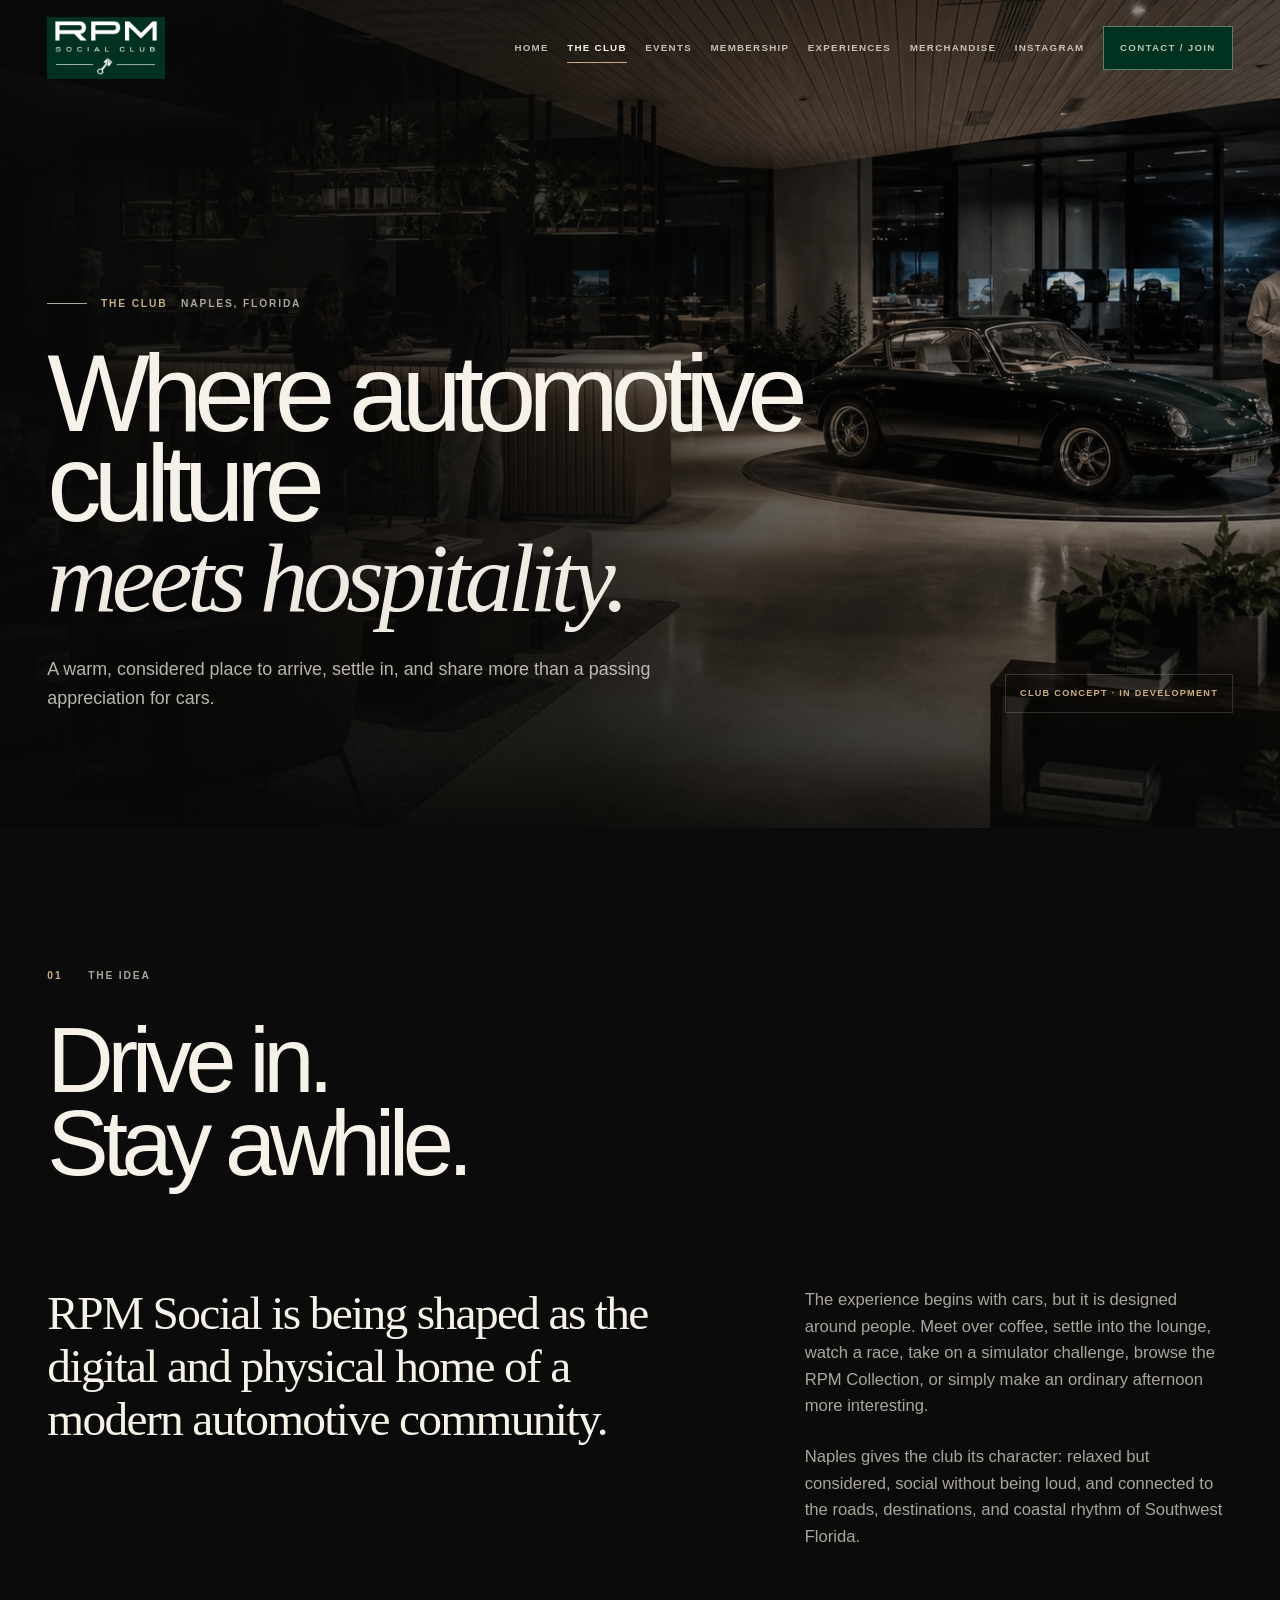
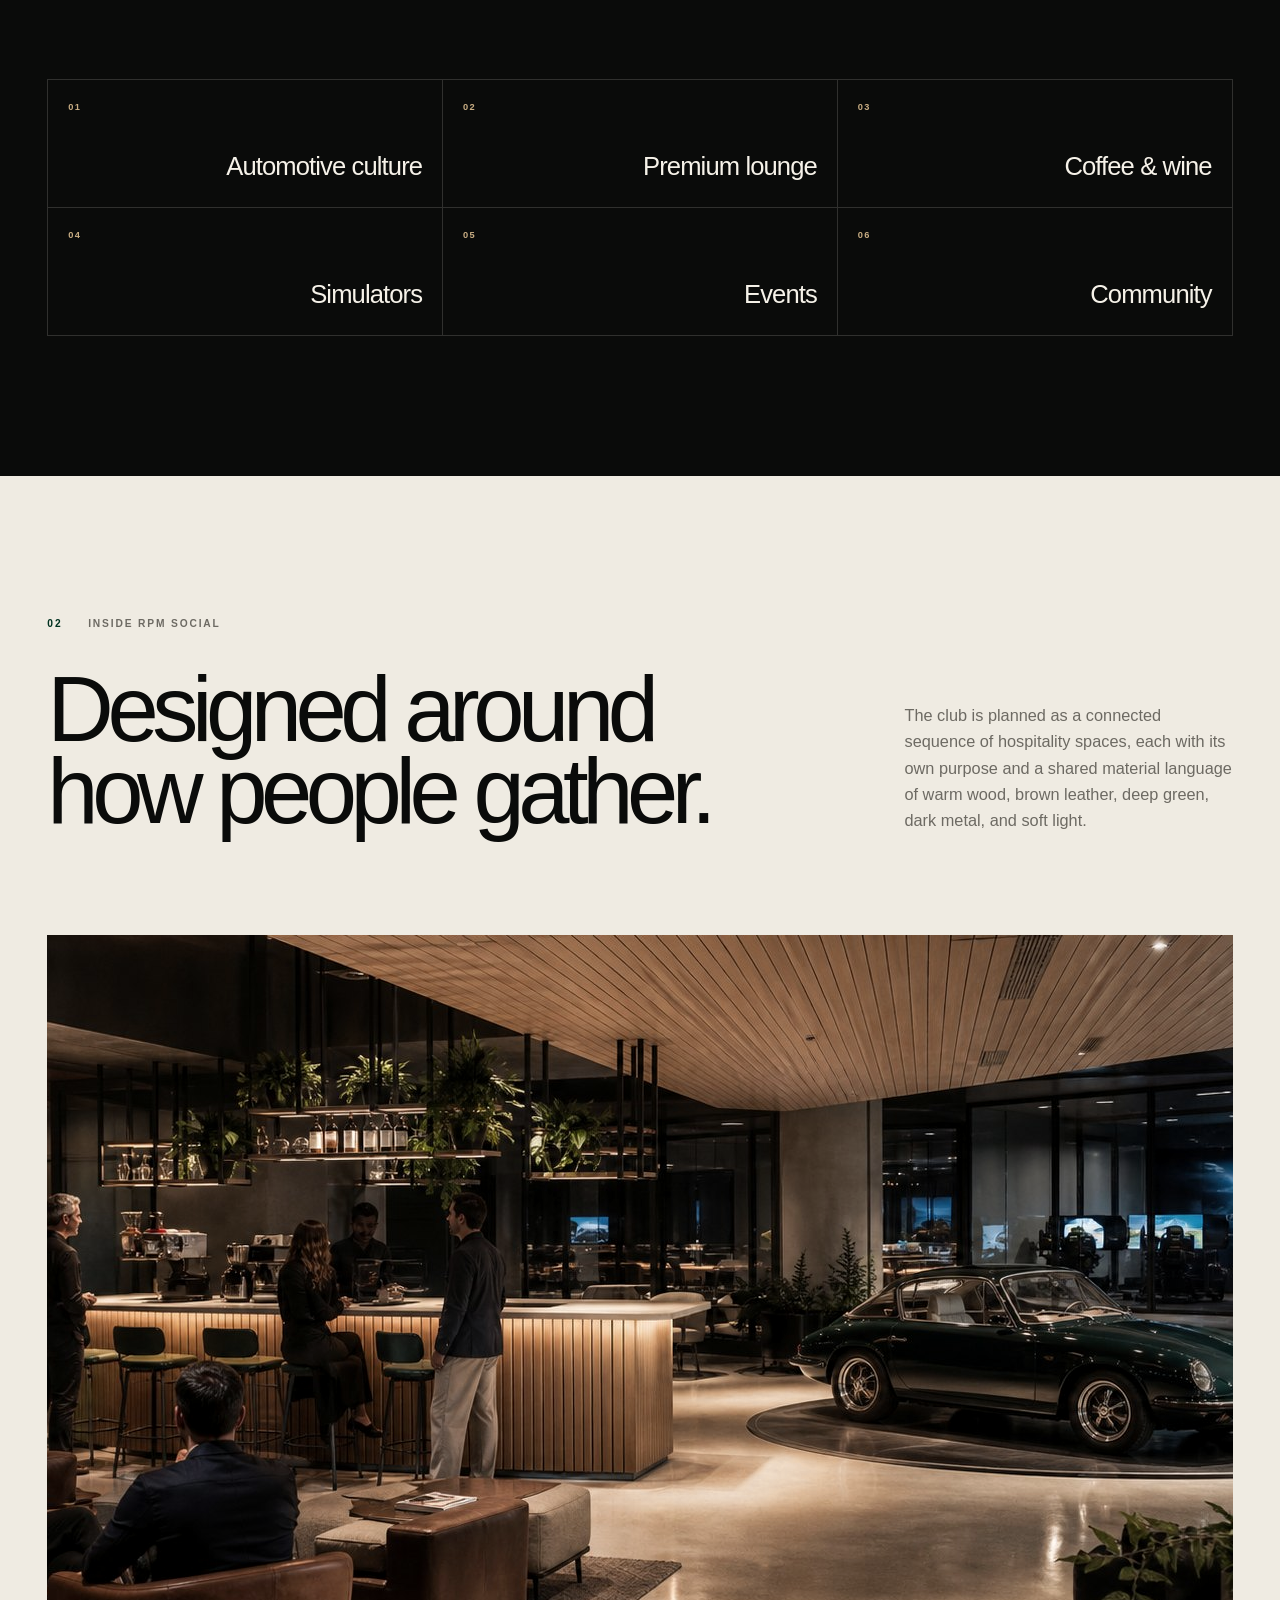
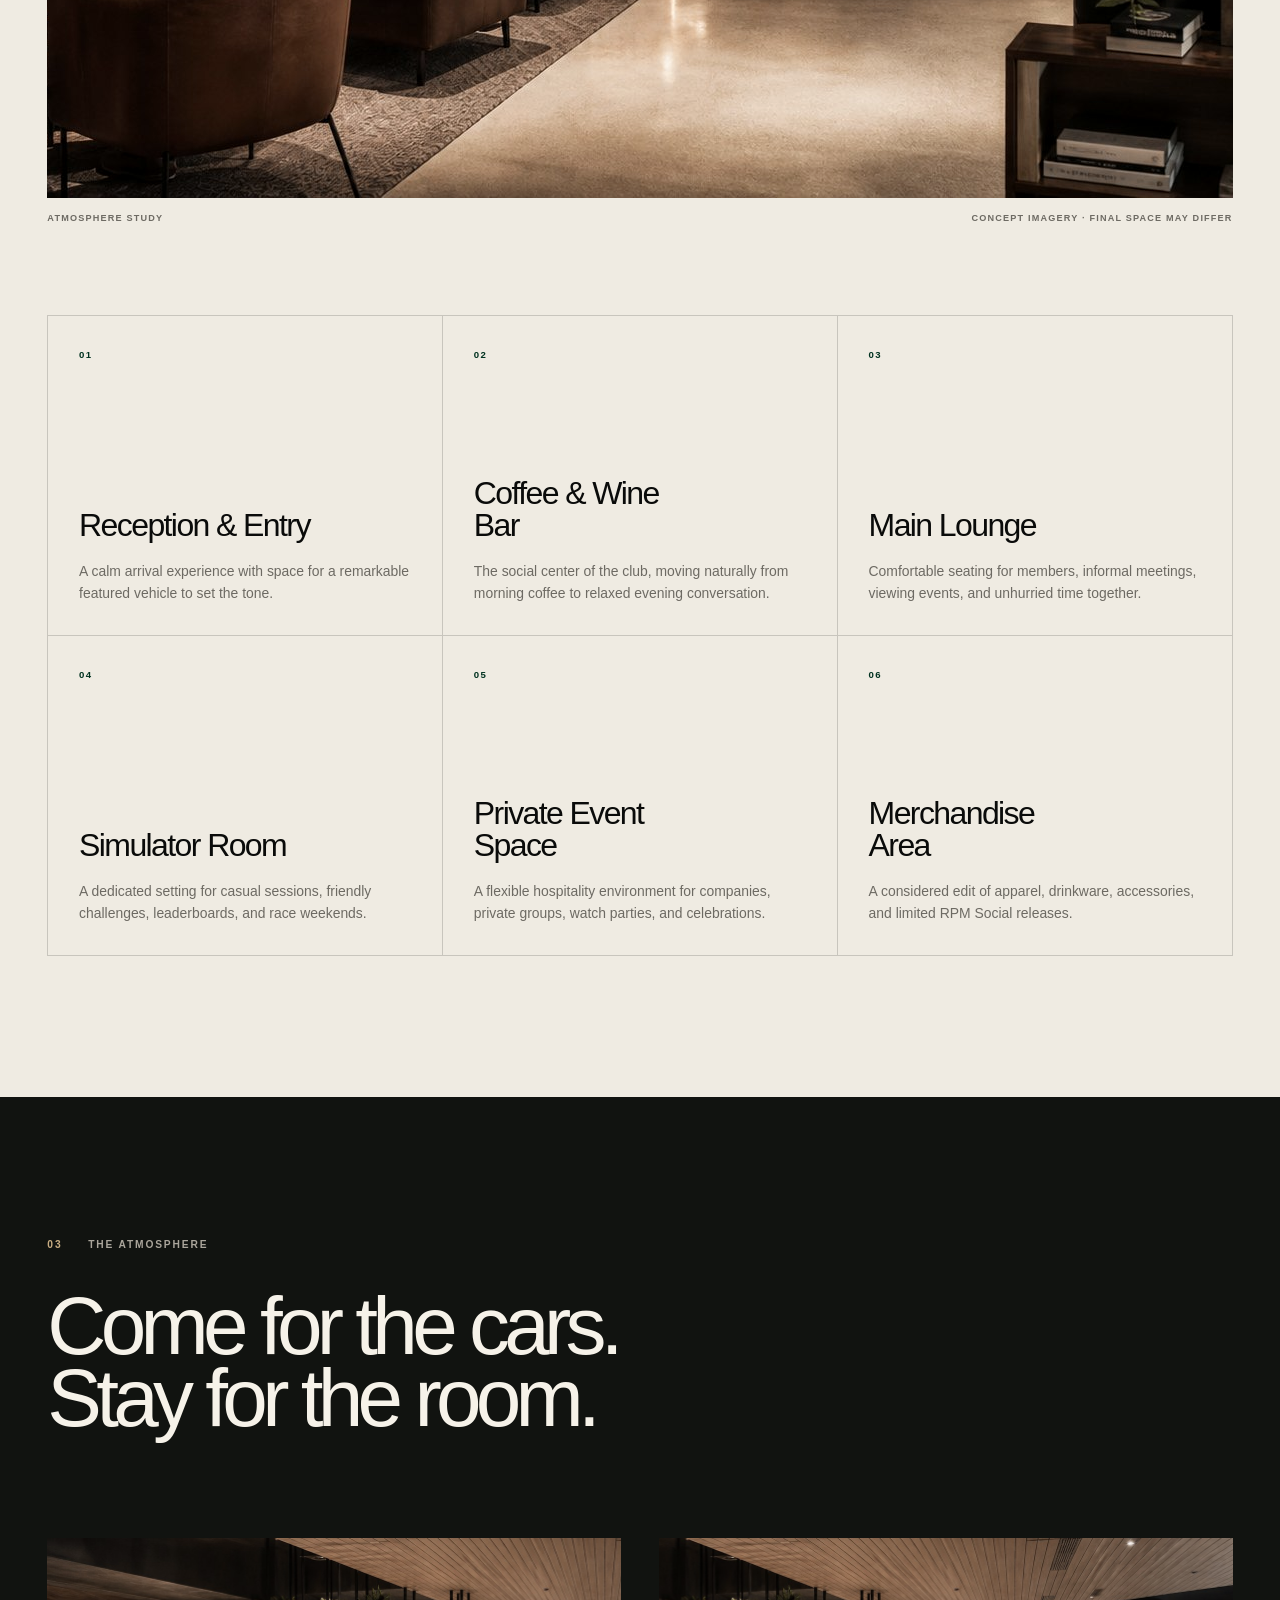
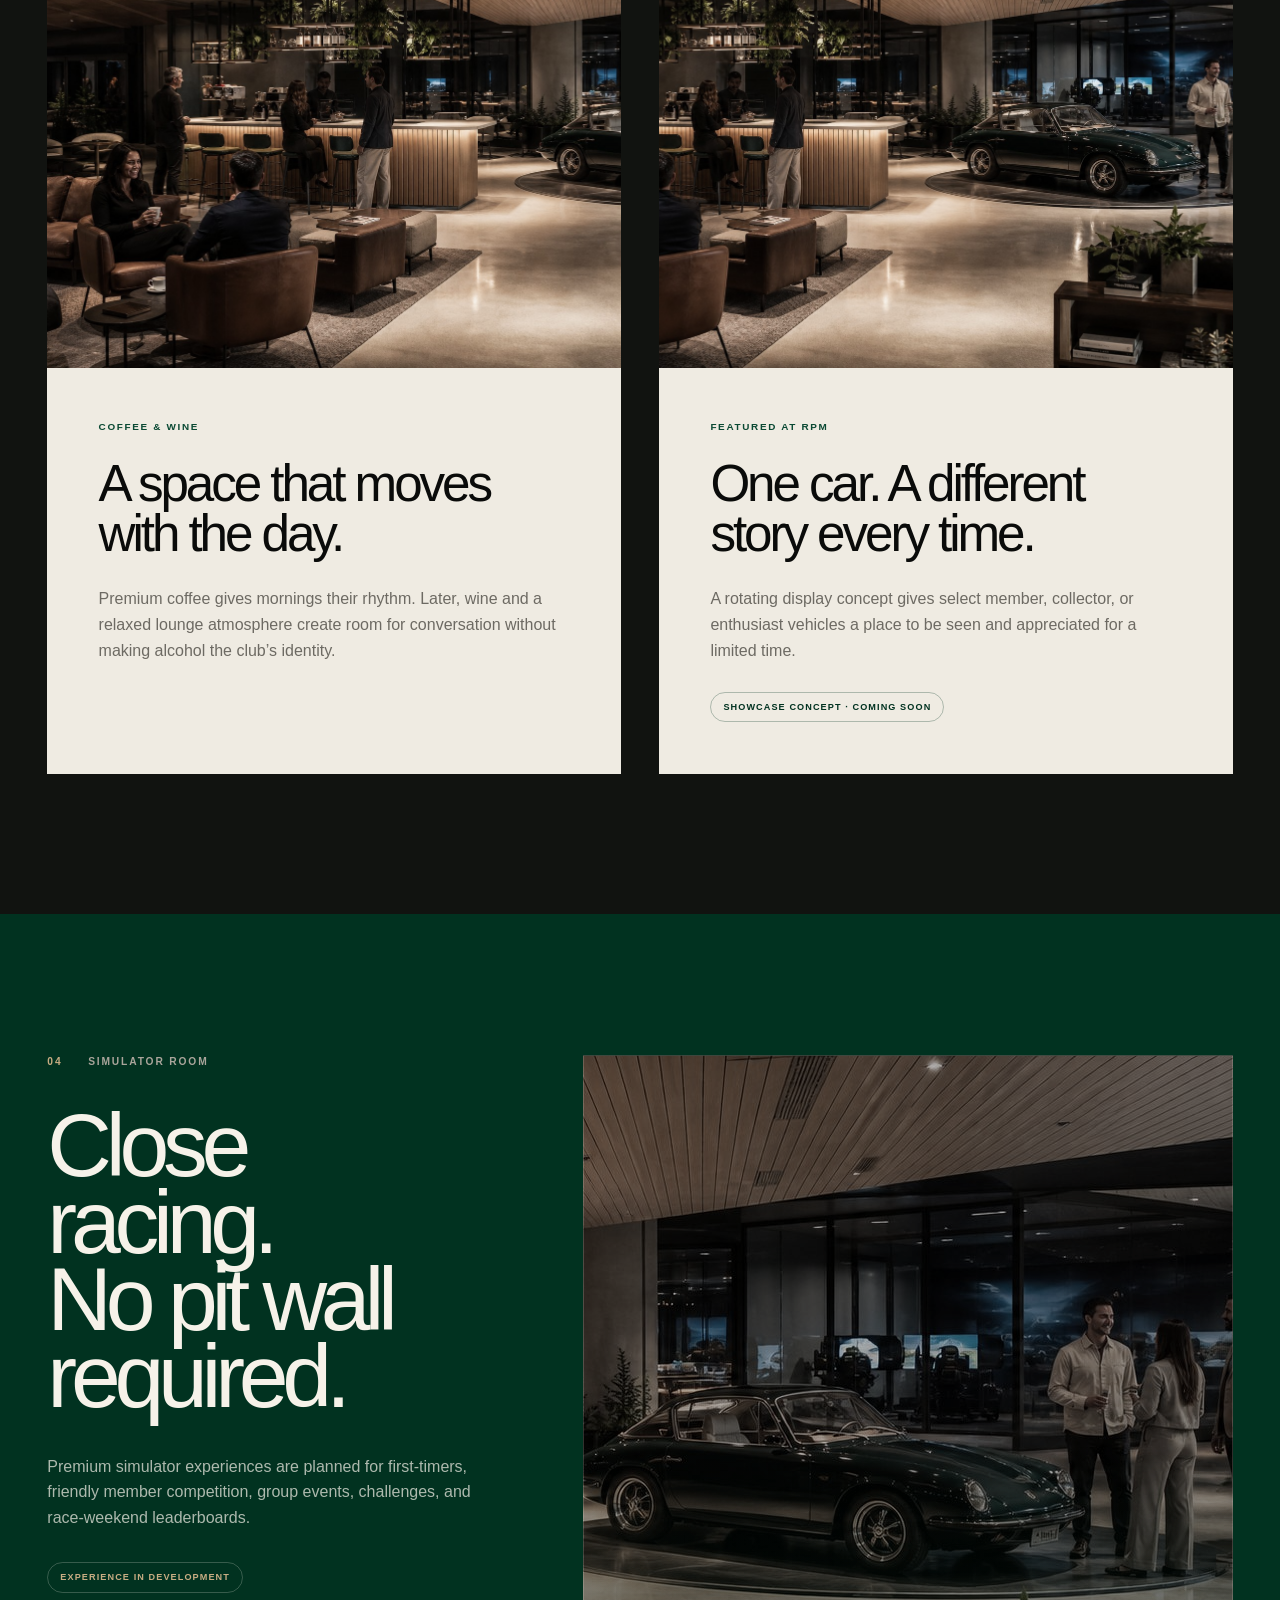
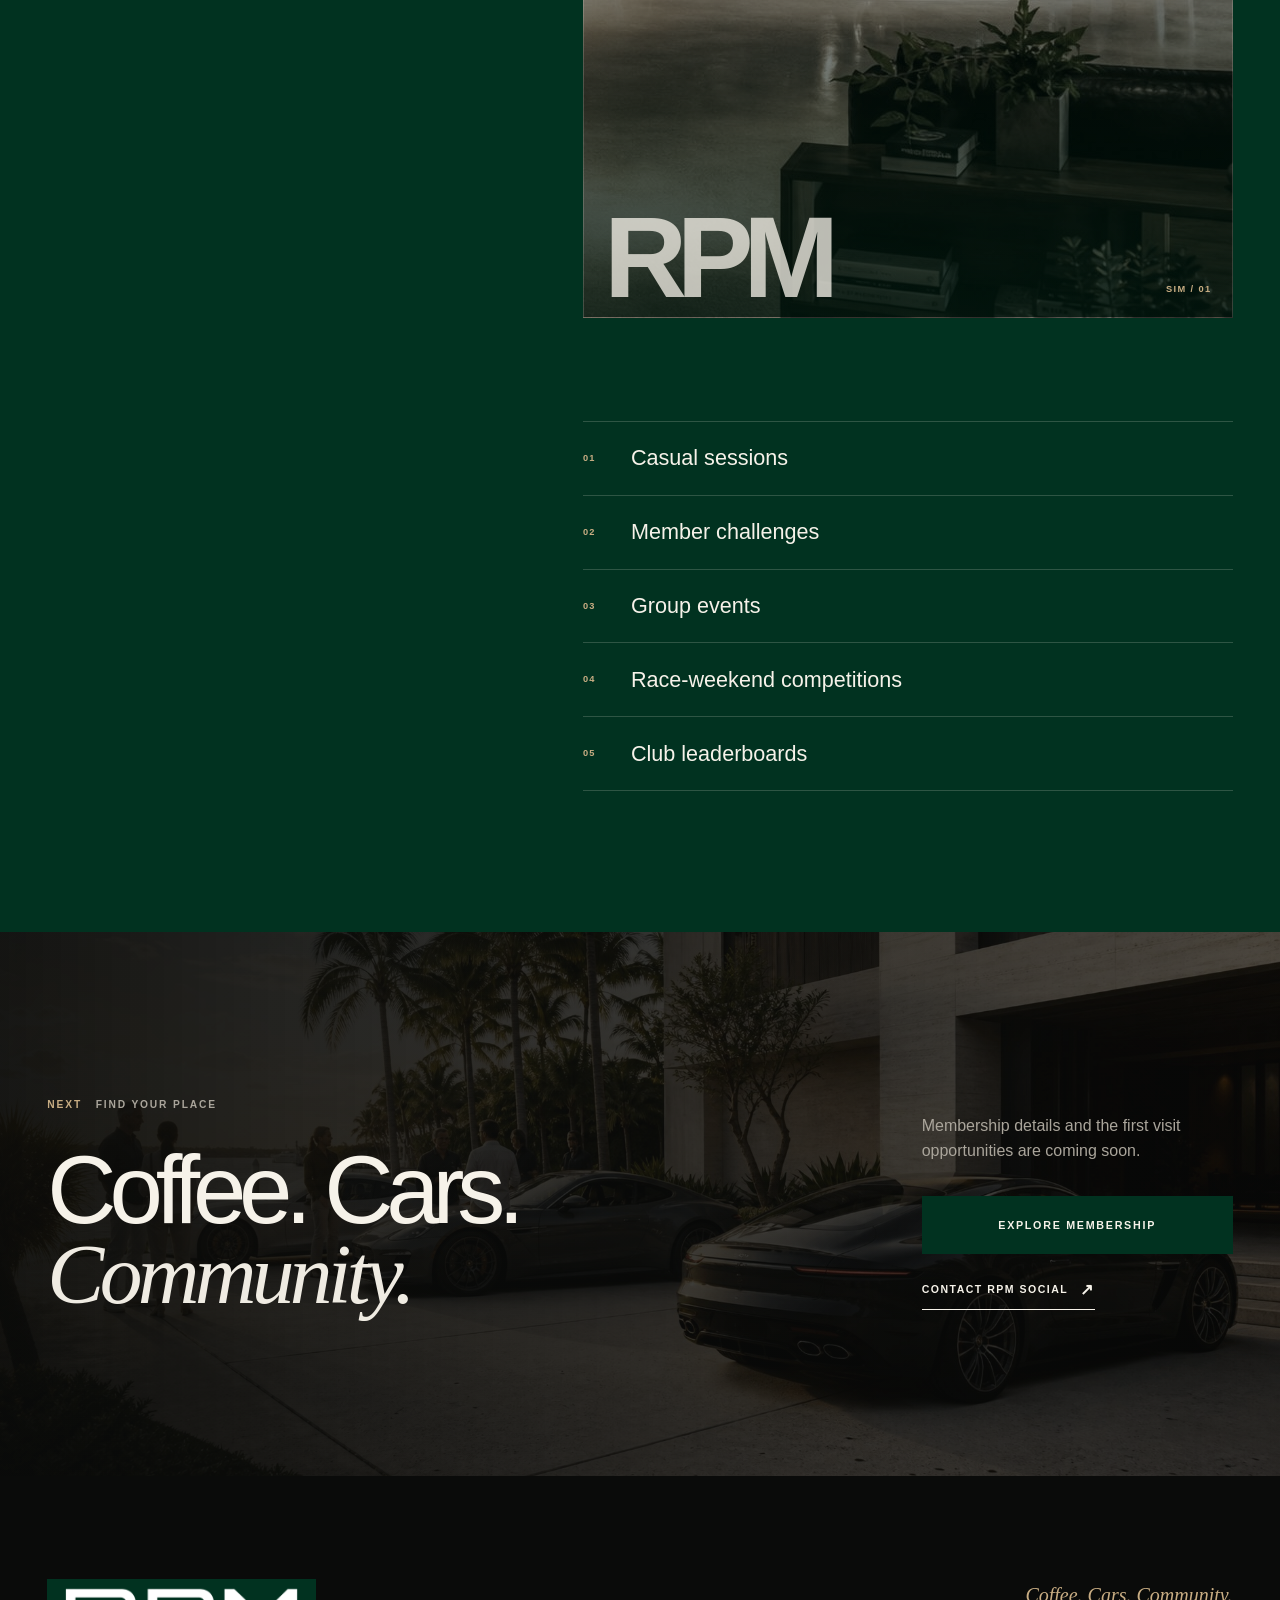
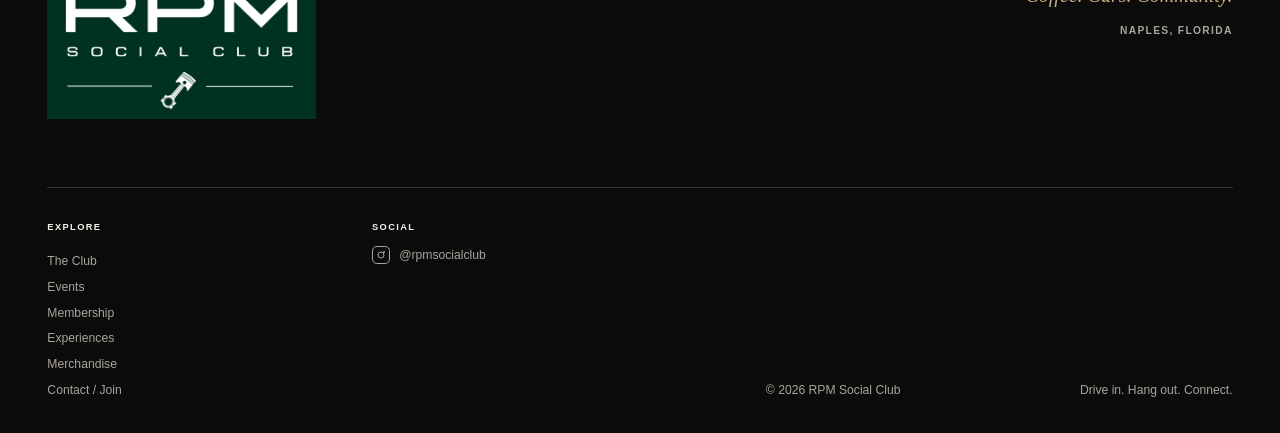
==== commit f24c4ca3: "Update RPM Social Club branding, logo, and favicon" ====
--- a/club/index.html
+++ b/club/index.html
@@ -16,6 +16,7 @@
   <meta property="og:image" content="https://rpmsocialclub.com/assets/images/rpm-club-lounge-placeholder.jpg">
   <meta property="og:image:alt" content="Concept view of the RPM Social automotive lounge">
   <link rel="icon" href="/assets/icons/favicon.ico" sizes="any">
+  <link rel="icon" type="image/png" sizes="512x512" href="/assets/icons/favicon-512x512.png">
   <link rel="icon" type="image/png" sizes="32x32" href="/assets/icons/favicon-32x32.png">
   <link rel="icon" type="image/png" sizes="16x16" href="/assets/icons/favicon-16x16.png">
   <link rel="apple-touch-icon" sizes="180x180" href="/assets/icons/apple-touch-icon.png">
@@ -28,7 +29,7 @@
   <header class="site-header" data-header>
     <div class="shell nav">
       <a class="brand" href="/" aria-label="RPM Social Club home">
-        <span class="brand__mark">RPM</span><span class="brand__name">Social Club</span>
+        <img class="brand__logo" src="/assets/logos/rpm-social-club-logo.png" width="1200" height="630" alt="">
       </a>
       <button class="nav__toggle" type="button" aria-expanded="false" aria-controls="site-navigation">
         <span class="sr-only">Open navigation</span>
@@ -203,7 +204,7 @@
   <footer class="site-footer">
     <div class="shell">
       <div class="site-footer__top">
-        <a class="brand brand--footer" href="/" aria-label="RPM Social Club home"><span class="brand__mark">RPM</span><span class="brand__name">Social Club</span></a>
+        <a class="brand brand--footer" href="/" aria-label="RPM Social Club home"><img class="brand__logo" src="/assets/logos/rpm-social-club-logo.png" width="1200" height="630" alt=""></a>
         <p>Coffee. Cars. Community.<br><span>Naples, Florida</span></p>
       </div>
       <div class="site-footer__grid">
--- a/css/styles.css
+++ b/css/styles.css
@@ -176,24 +176,13 @@
   display: inline-flex;
   flex: 0 0 auto;
   align-items: center;
-  gap: 0.75rem;
   line-height: 1;
 }
 
-.brand__mark {
-  font-size: 1.3rem;
-  font-weight: 800;
-  letter-spacing: -0.06em;
-}
-
-.brand__name {
-  padding-left: 0.75rem;
-  border-left: 1px solid currentColor;
-  font-size: 0.62rem;
-  font-weight: 600;
-  letter-spacing: 0.19em;
-  line-height: 1.15;
-  text-transform: uppercase;
+.brand__logo {
+  width: auto;
+  height: 3.85rem;
+  object-fit: contain;
 }
 
 .nav__menu {
@@ -1635,12 +1624,8 @@
   padding-bottom: 4rem;
 }
 
-.brand--footer .brand__mark {
-  font-size: clamp(2rem, 4vw, 4rem);
-}
-
-.brand--footer .brand__name {
-  font-size: 0.7rem;
+.brand--footer .brand__logo {
+  height: clamp(7.5rem, 11vw, 9.5rem);
 }
 
 .site-footer__top > p {
@@ -2028,6 +2013,14 @@
 }
 
 @media (max-width: 700px) {
+  .brand__logo {
+    height: 3.15rem;
+  }
+
+  .brand--footer .brand__logo {
+    height: 7rem;
+  }
+
   :root {
     --section-space: 6rem;
   }
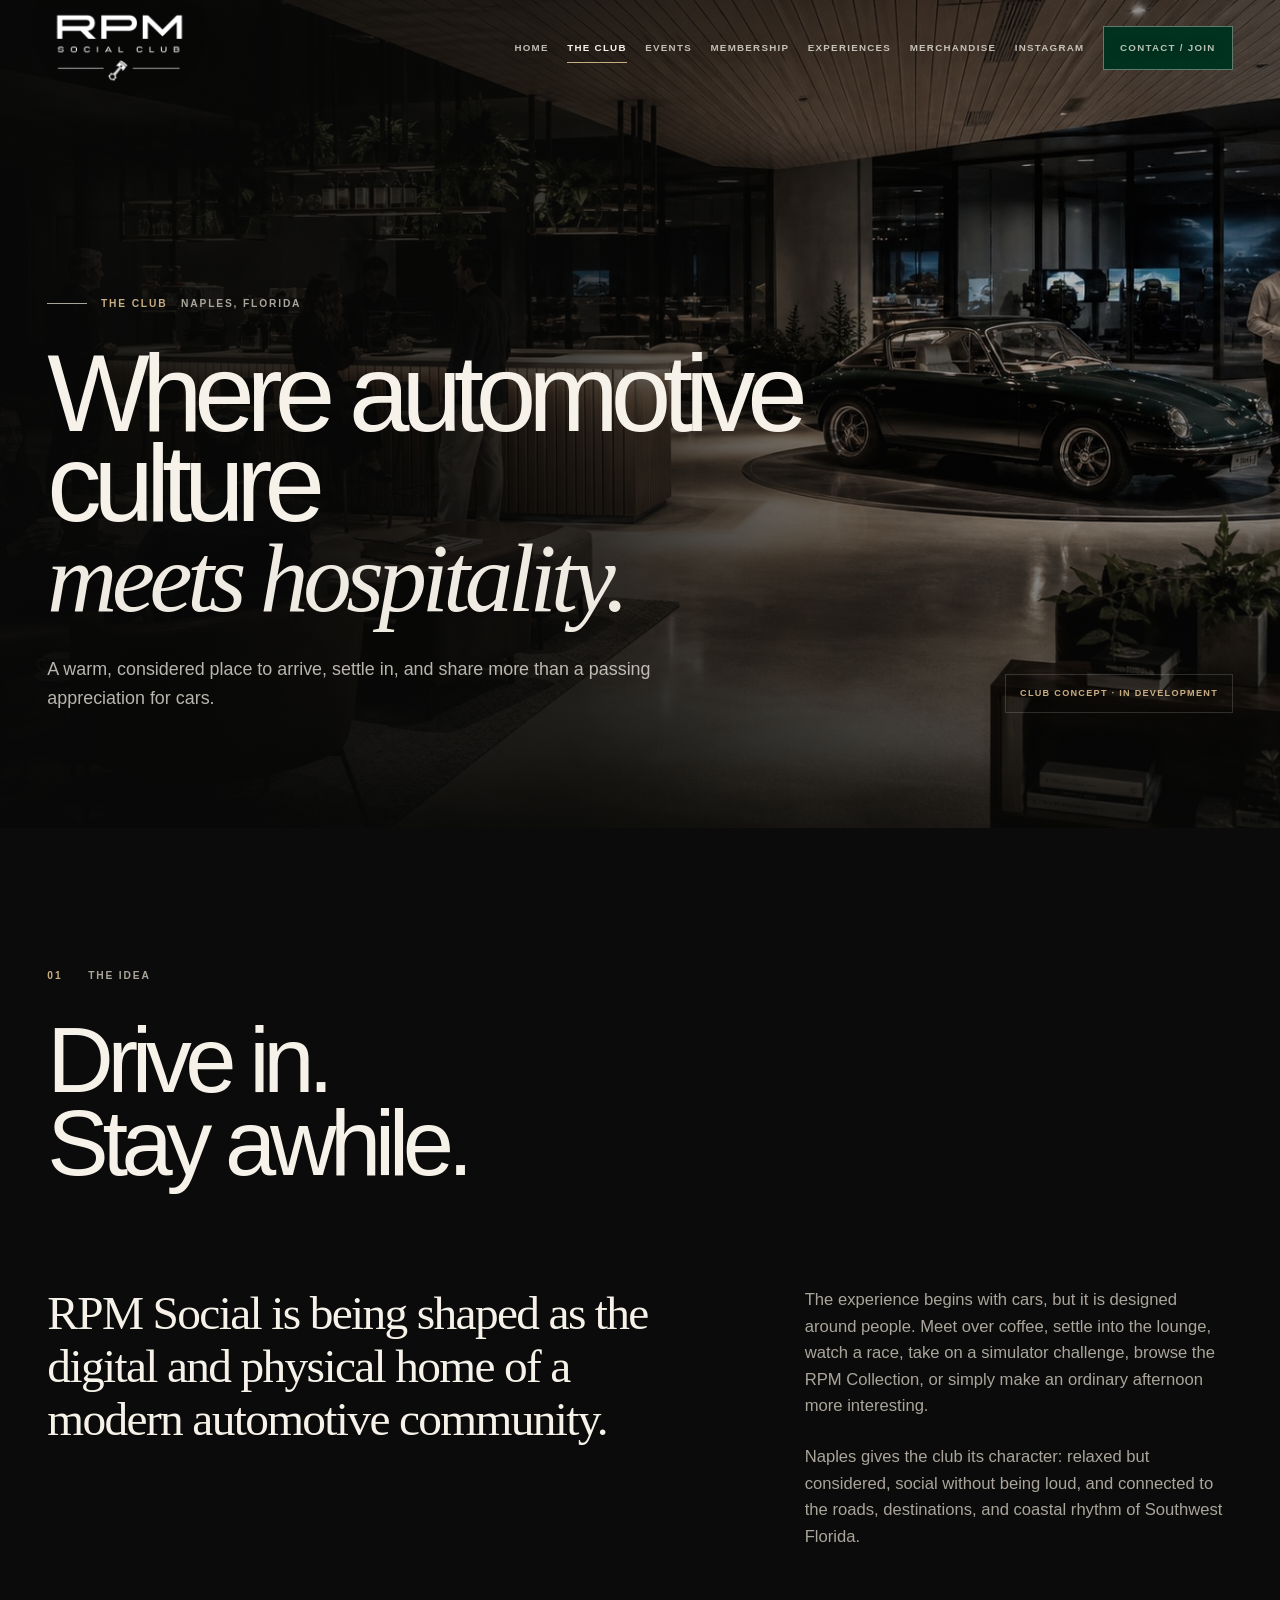
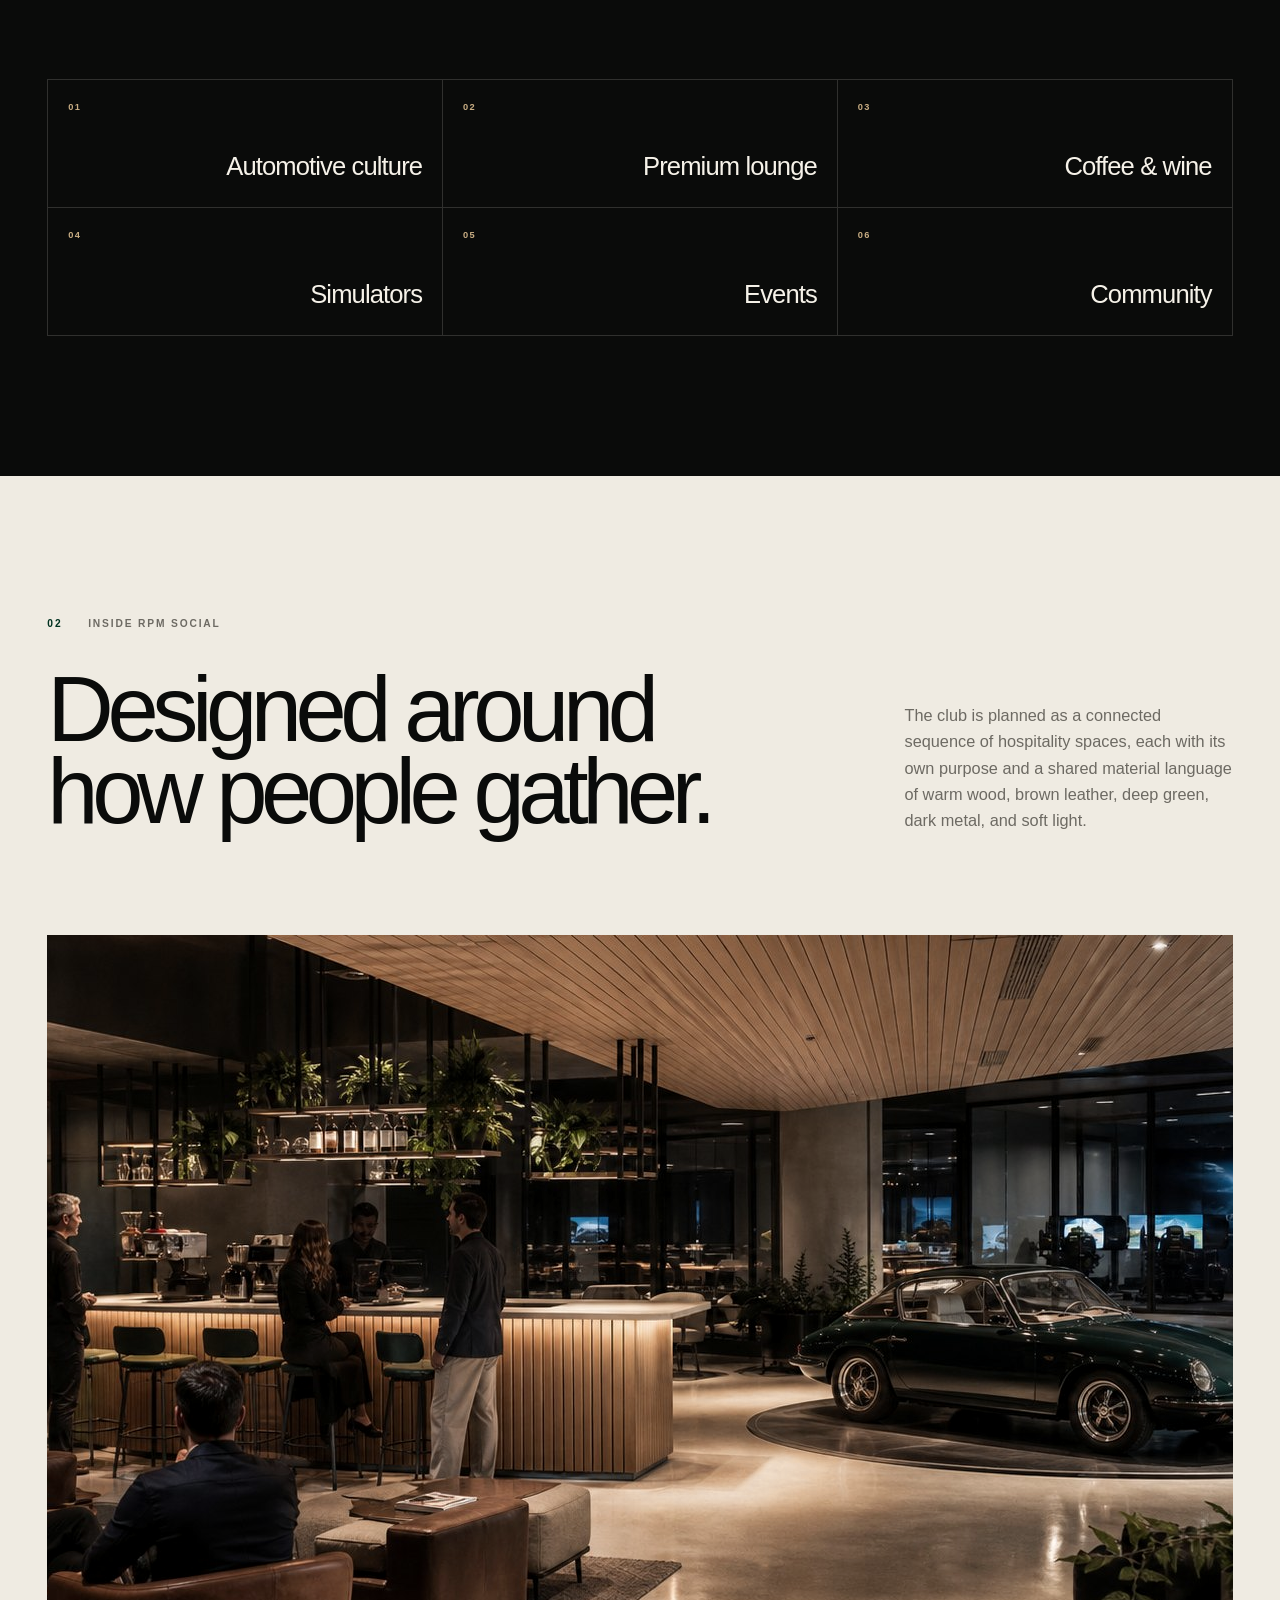
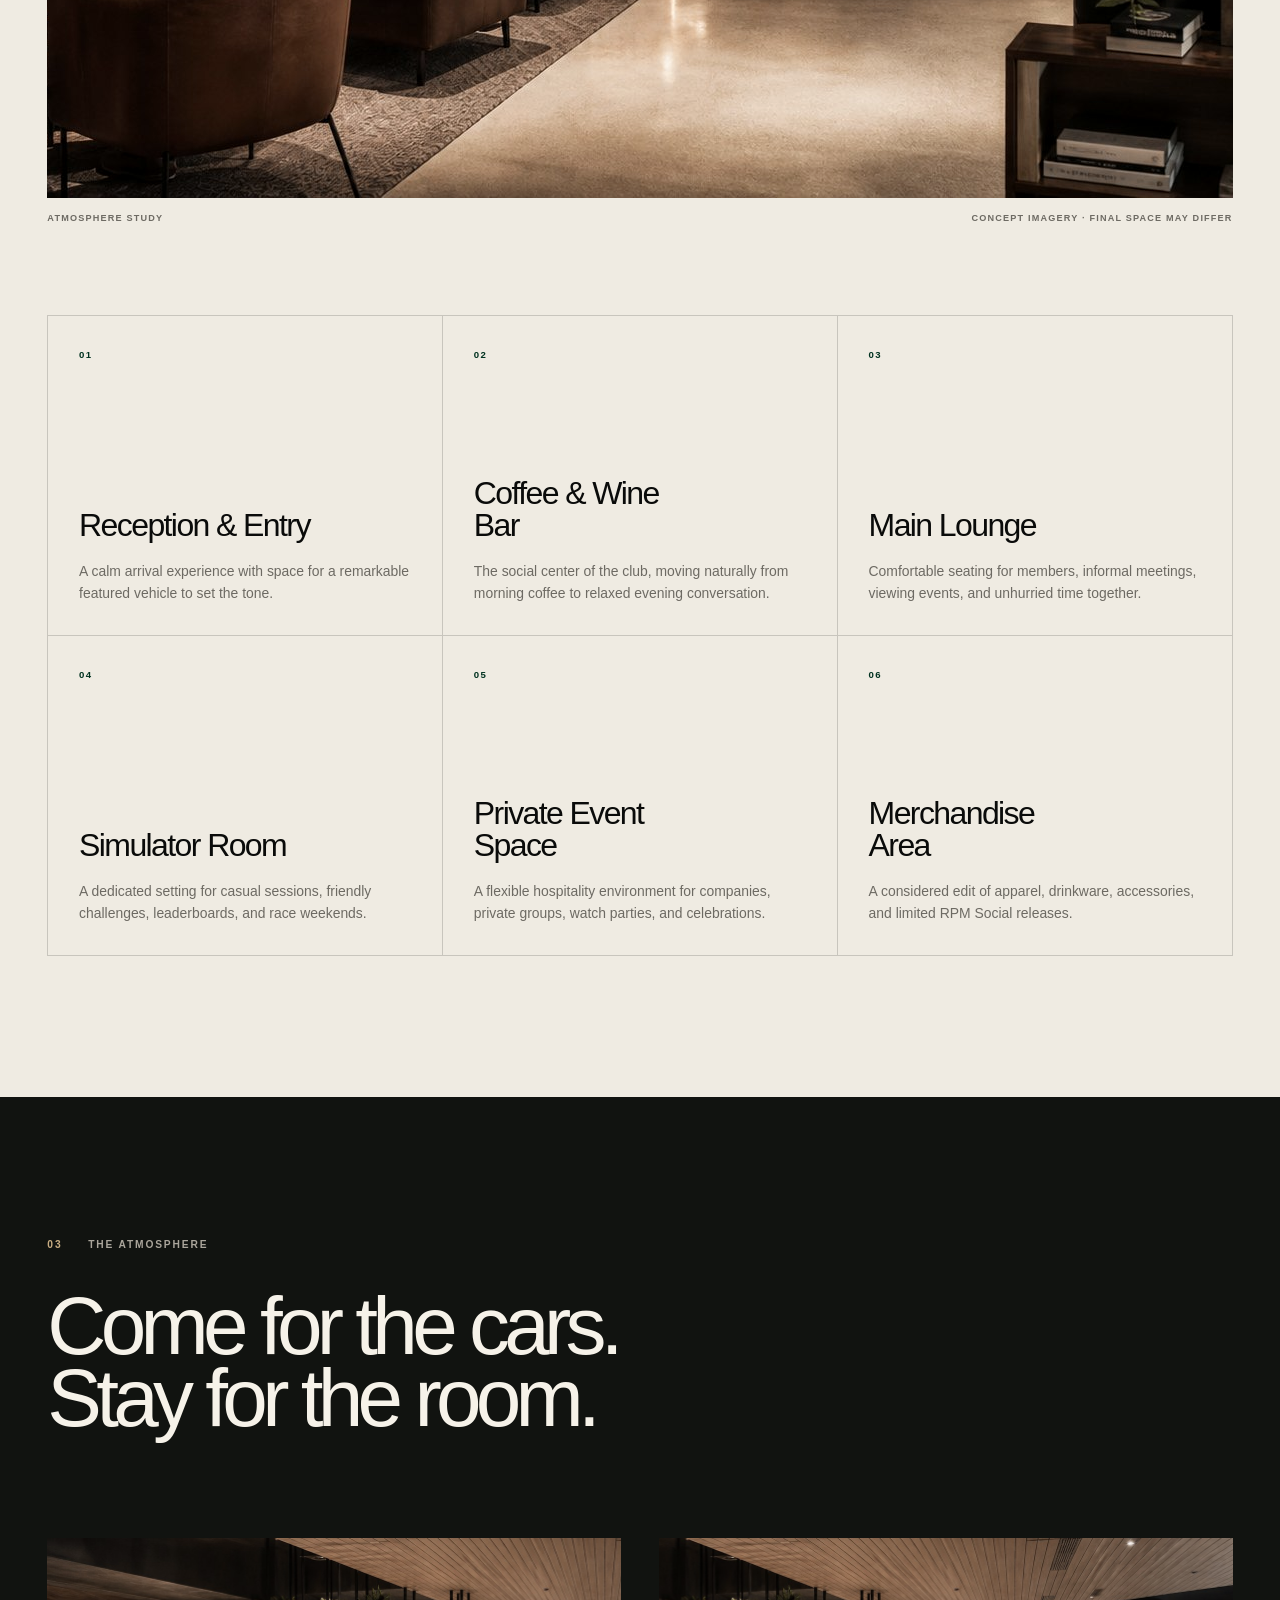
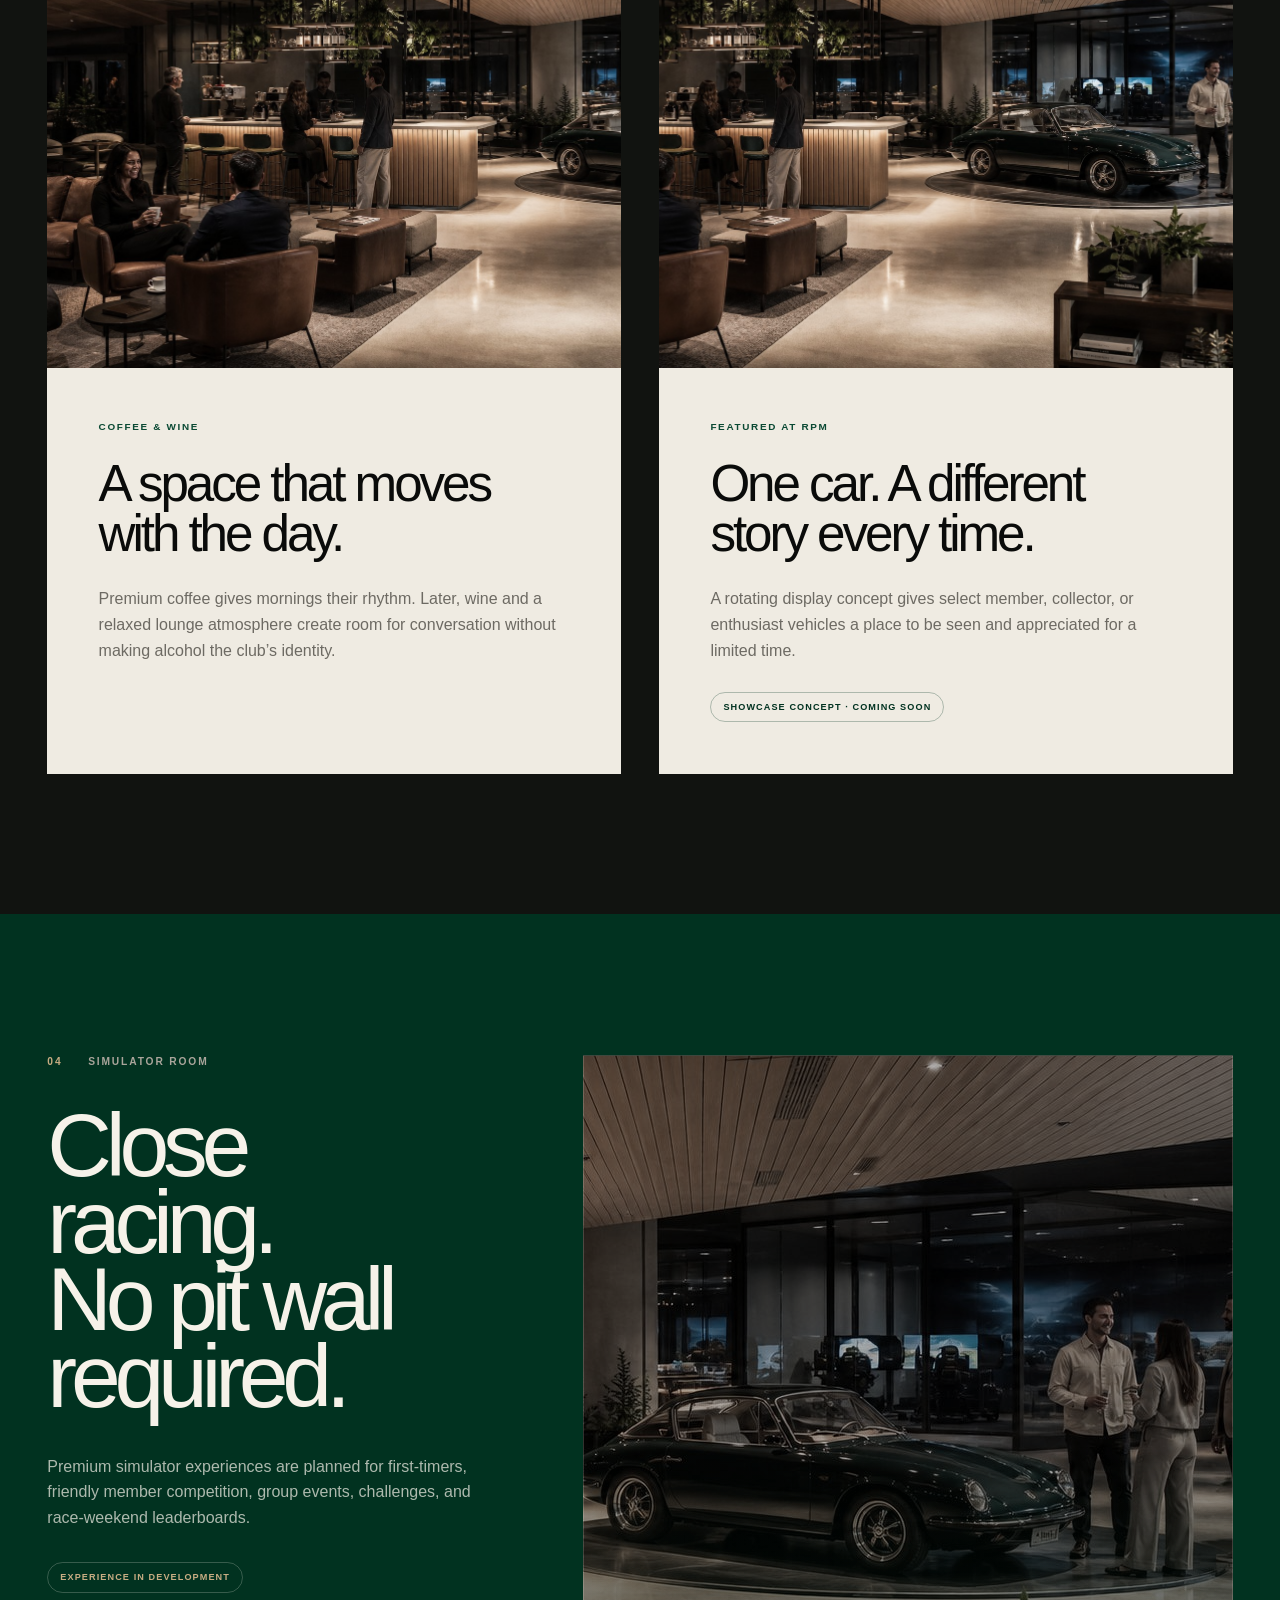
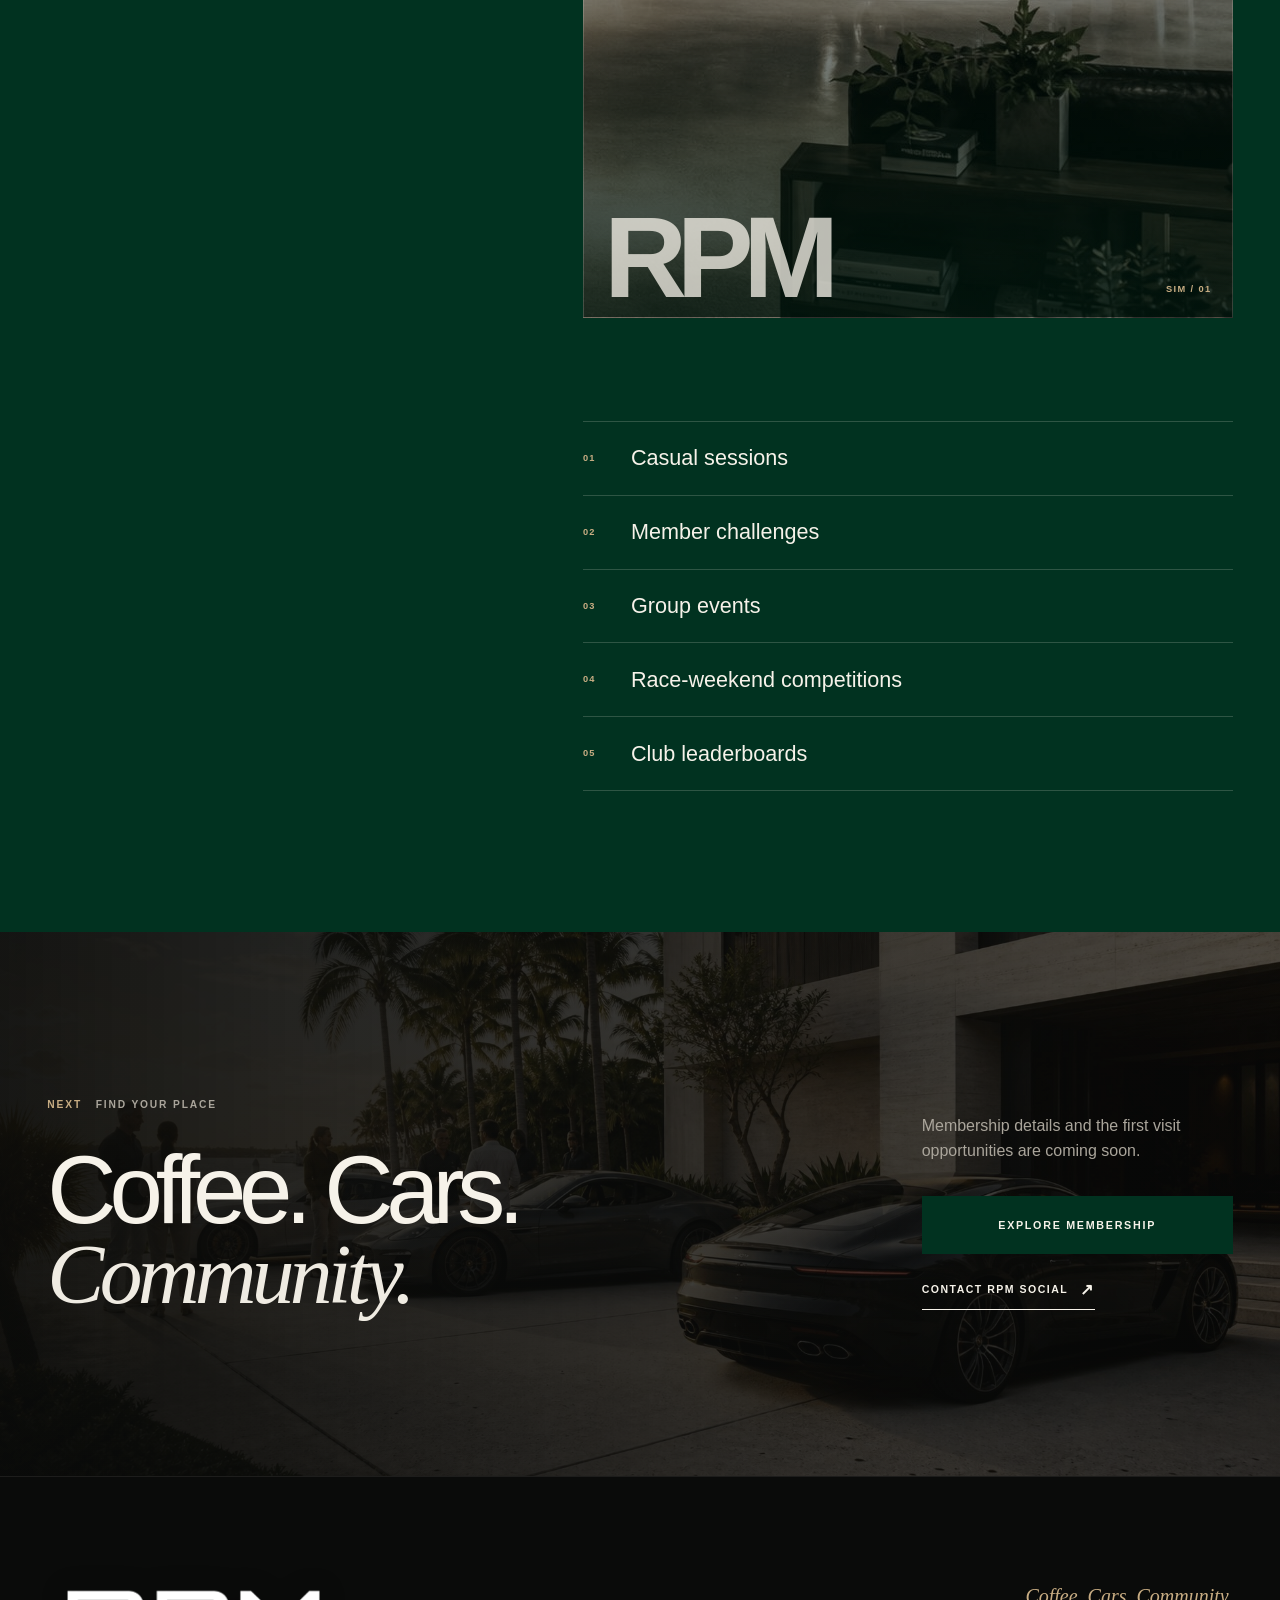
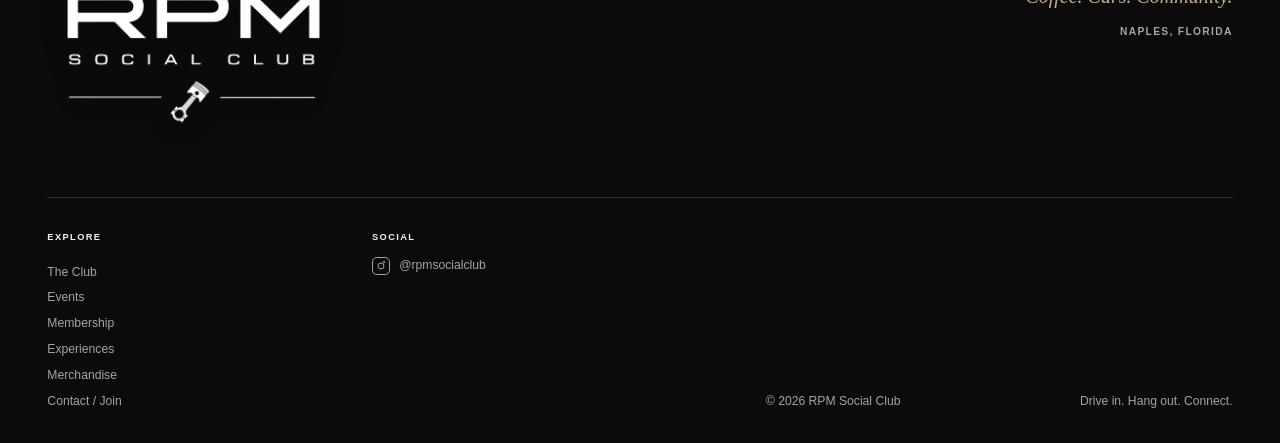
==== commit 56dcc30d: "Refine RPM Social Club layout and photography" ====
--- a/club/index.html
+++ b/club/index.html
@@ -29,7 +29,7 @@
   <header class="site-header" data-header>
     <div class="shell nav">
       <a class="brand" href="/" aria-label="RPM Social Club home">
-        <img class="brand__logo" src="/assets/logos/rpm-social-club-logo.png" width="1200" height="630" alt="">
+        <img class="brand__logo" src="/assets/logos/rpm-social-club-logo-white.png" width="1200" height="630" alt="">
       </a>
       <button class="nav__toggle" type="button" aria-expanded="false" aria-controls="site-navigation">
         <span class="sr-only">Open navigation</span>
@@ -204,7 +204,7 @@
   <footer class="site-footer">
     <div class="shell">
       <div class="site-footer__top">
-        <a class="brand brand--footer" href="/" aria-label="RPM Social Club home"><img class="brand__logo" src="/assets/logos/rpm-social-club-logo.png" width="1200" height="630" alt=""></a>
+        <a class="brand brand--footer" href="/" aria-label="RPM Social Club home"><img class="brand__logo" src="/assets/logos/rpm-social-club-logo-white.png" width="1200" height="630" alt=""></a>
         <p>Coffee. Cars. Community.<br><span>Naples, Florida</span></p>
       </div>
       <div class="site-footer__grid">
--- a/css/styles.css
+++ b/css/styles.css
@@ -147,19 +147,27 @@
   position: fixed;
   inset: 0 0 auto;
   z-index: 100;
+  background: transparent;
   color: var(--white);
+  text-shadow: 0 1px 16px rgba(0, 0, 0, 0.28);
   transition:
     background-color 350ms ease,
     border-color 350ms ease,
     backdrop-filter 350ms ease;
 }
 
-.site-header.is-scrolled,
+.site-header.is-scrolled {
+  border-bottom: 1px solid var(--line);
+  background: rgba(10, 11, 10, 0.72);
+  -webkit-backdrop-filter: blur(16px);
+  backdrop-filter: blur(16px);
+}
+
 .site-header:has(.nav__menu.is-open) {
-  border-bottom: 1px solid var(--line);
-  background: rgba(10, 11, 10, 0.88);
-  -webkit-backdrop-filter: blur(18px);
-  backdrop-filter: blur(18px);
+  border-bottom-color: transparent;
+  background: rgba(10, 11, 10, 0.86);
+  -webkit-backdrop-filter: blur(16px);
+  backdrop-filter: blur(16px);
 }
 
 .nav {
@@ -181,8 +189,9 @@
 
 .brand__logo {
   width: auto;
-  height: 3.85rem;
+  height: 4.75rem;
   object-fit: contain;
+  filter: drop-shadow(0 1px 12px rgba(0, 0, 0, 0.28));
 }
 
 .nav__menu {
@@ -1611,8 +1620,10 @@
 }
 
 .site-footer {
+  position: relative;
   padding-block: clamp(4rem, 8vw, 7rem) 2rem;
-  background: var(--ink);
+  border-top: 1px solid rgba(246, 242, 233, 0.08);
+  background: transparent;
 }
 
 .site-footer__top {
@@ -1625,7 +1636,7 @@
 }
 
 .brand--footer .brand__logo {
-  height: clamp(7.5rem, 11vw, 9.5rem);
+  height: clamp(8.5rem, 12vw, 11rem);
 }
 
 .site-footer__top > p {
@@ -1816,6 +1827,10 @@
 @media (max-width: 1180px) {
   :root {
     --gutter: clamp(1.2rem, 4vw, 2.5rem);
+  }
+
+  .brand__logo {
+    height: 4.15rem;
   }
 
   .nav {
@@ -2014,11 +2029,11 @@
 
 @media (max-width: 700px) {
   .brand__logo {
-    height: 3.15rem;
+    height: 3.65rem;
   }
 
   .brand--footer .brand__logo {
-    height: 7rem;
+    height: 8rem;
   }
 
   :root {
@@ -2333,33 +2348,7 @@
 
 .page-hero--merch {
   min-height: 78svh;
-  background: var(--green);
-}
-
-.page-hero--merch::before {
-  position: absolute;
-  inset: 0;
-  background:
-    linear-gradient(90deg, rgba(1, 35, 22, 0.9), rgba(1, 50, 32, 0.52)),
-    radial-gradient(circle at 75% 30%, rgba(200, 173, 131, 0.16), transparent 33%);
-  content: "";
-}
-
-.page-hero__merch-mark {
-  position: absolute;
-  right: -0.06em;
-  bottom: -0.28em;
-  color: rgba(246, 242, 233, 0.055);
-  font-size: clamp(18rem, 40vw, 38rem);
-  font-weight: 800;
-  letter-spacing: -0.11em;
-  line-height: 1;
-  pointer-events: none;
-}
-
-.page-hero--merch .page-hero__inner {
-  position: relative;
-  z-index: 1;
+  background: var(--ink);
 }
 
 .page-cta {
@@ -3044,6 +3033,19 @@
     object-position: 62% center;
   }
 
+  .page-hero--events .page-hero__media img {
+    object-position: 67% center;
+  }
+
+  .page-hero--membership .page-hero__media img {
+    object-position: 72% center;
+  }
+
+  .page-hero--experiences .page-hero__media img,
+  .page-hero--merch .page-hero__media img {
+    object-position: 74% center;
+  }
+
   .page-hero h1 {
     font-size: clamp(3.6rem, 17vw, 5.8rem);
   }
